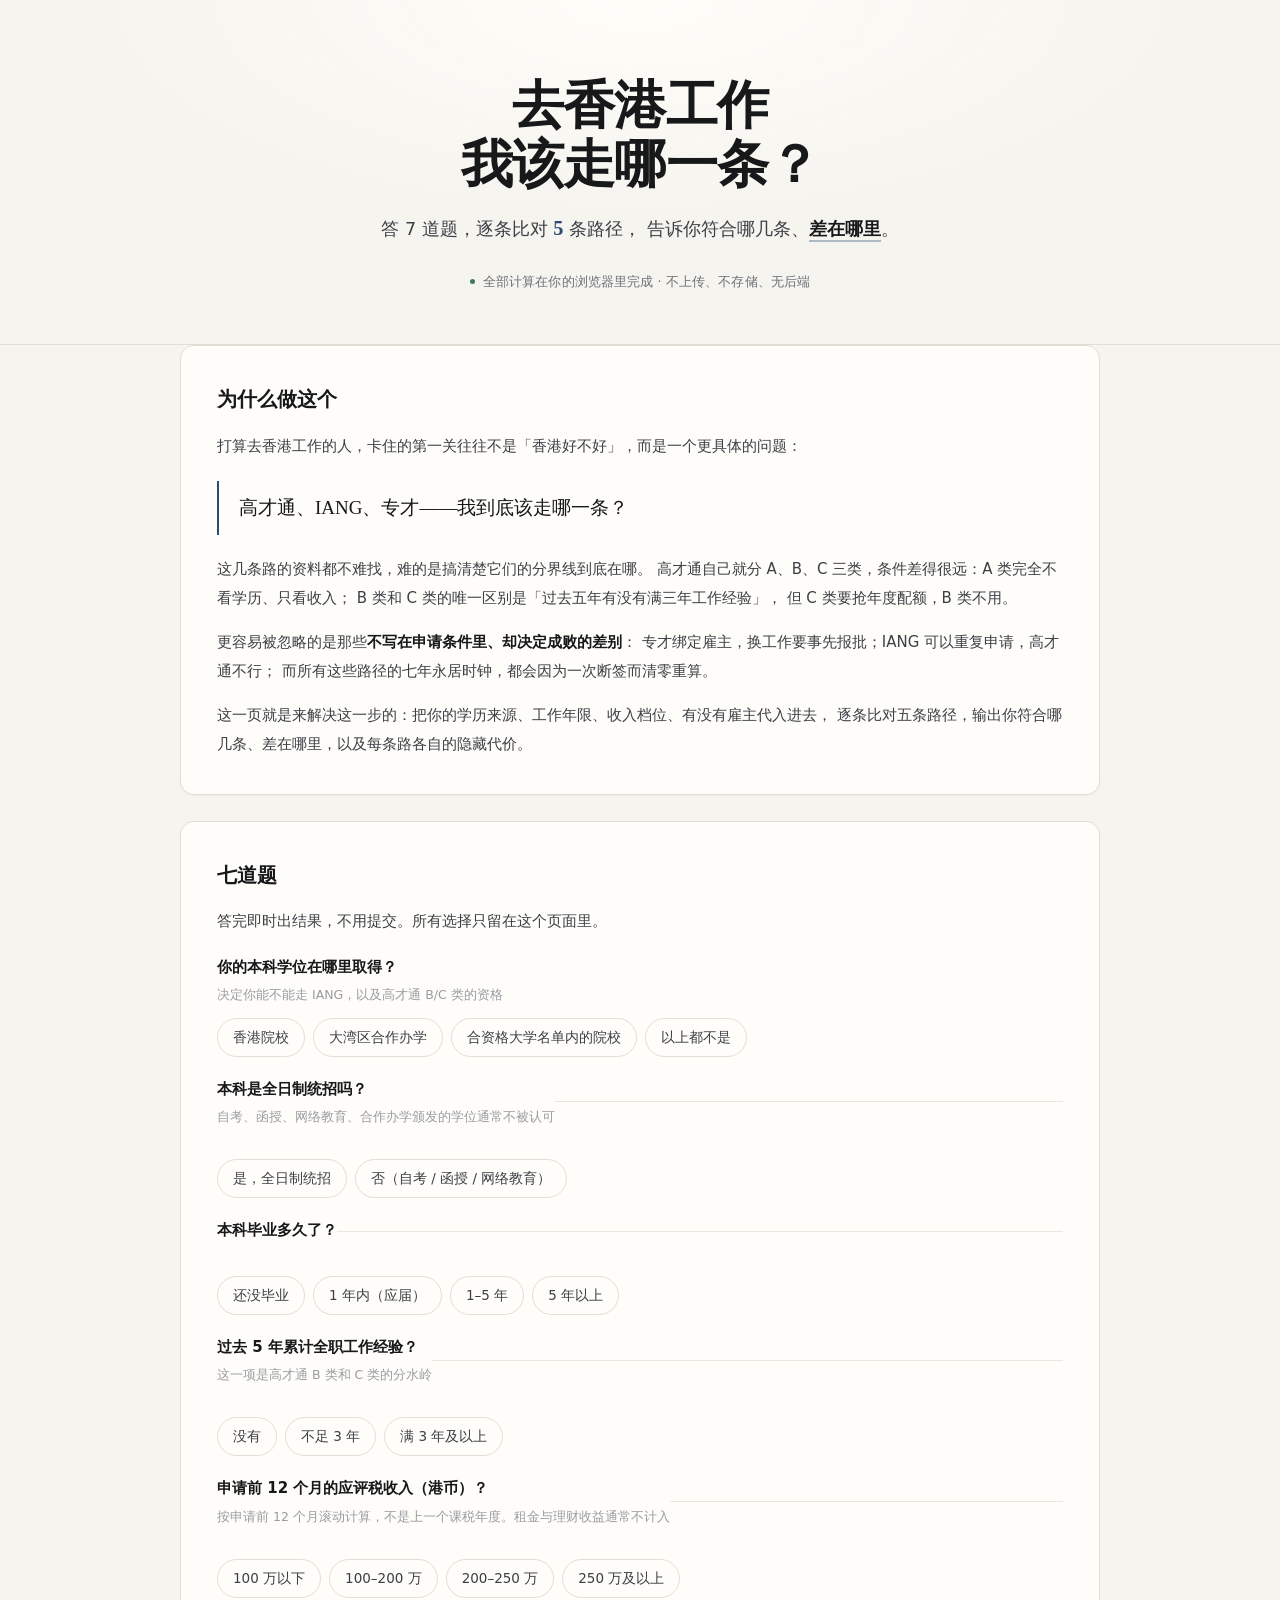
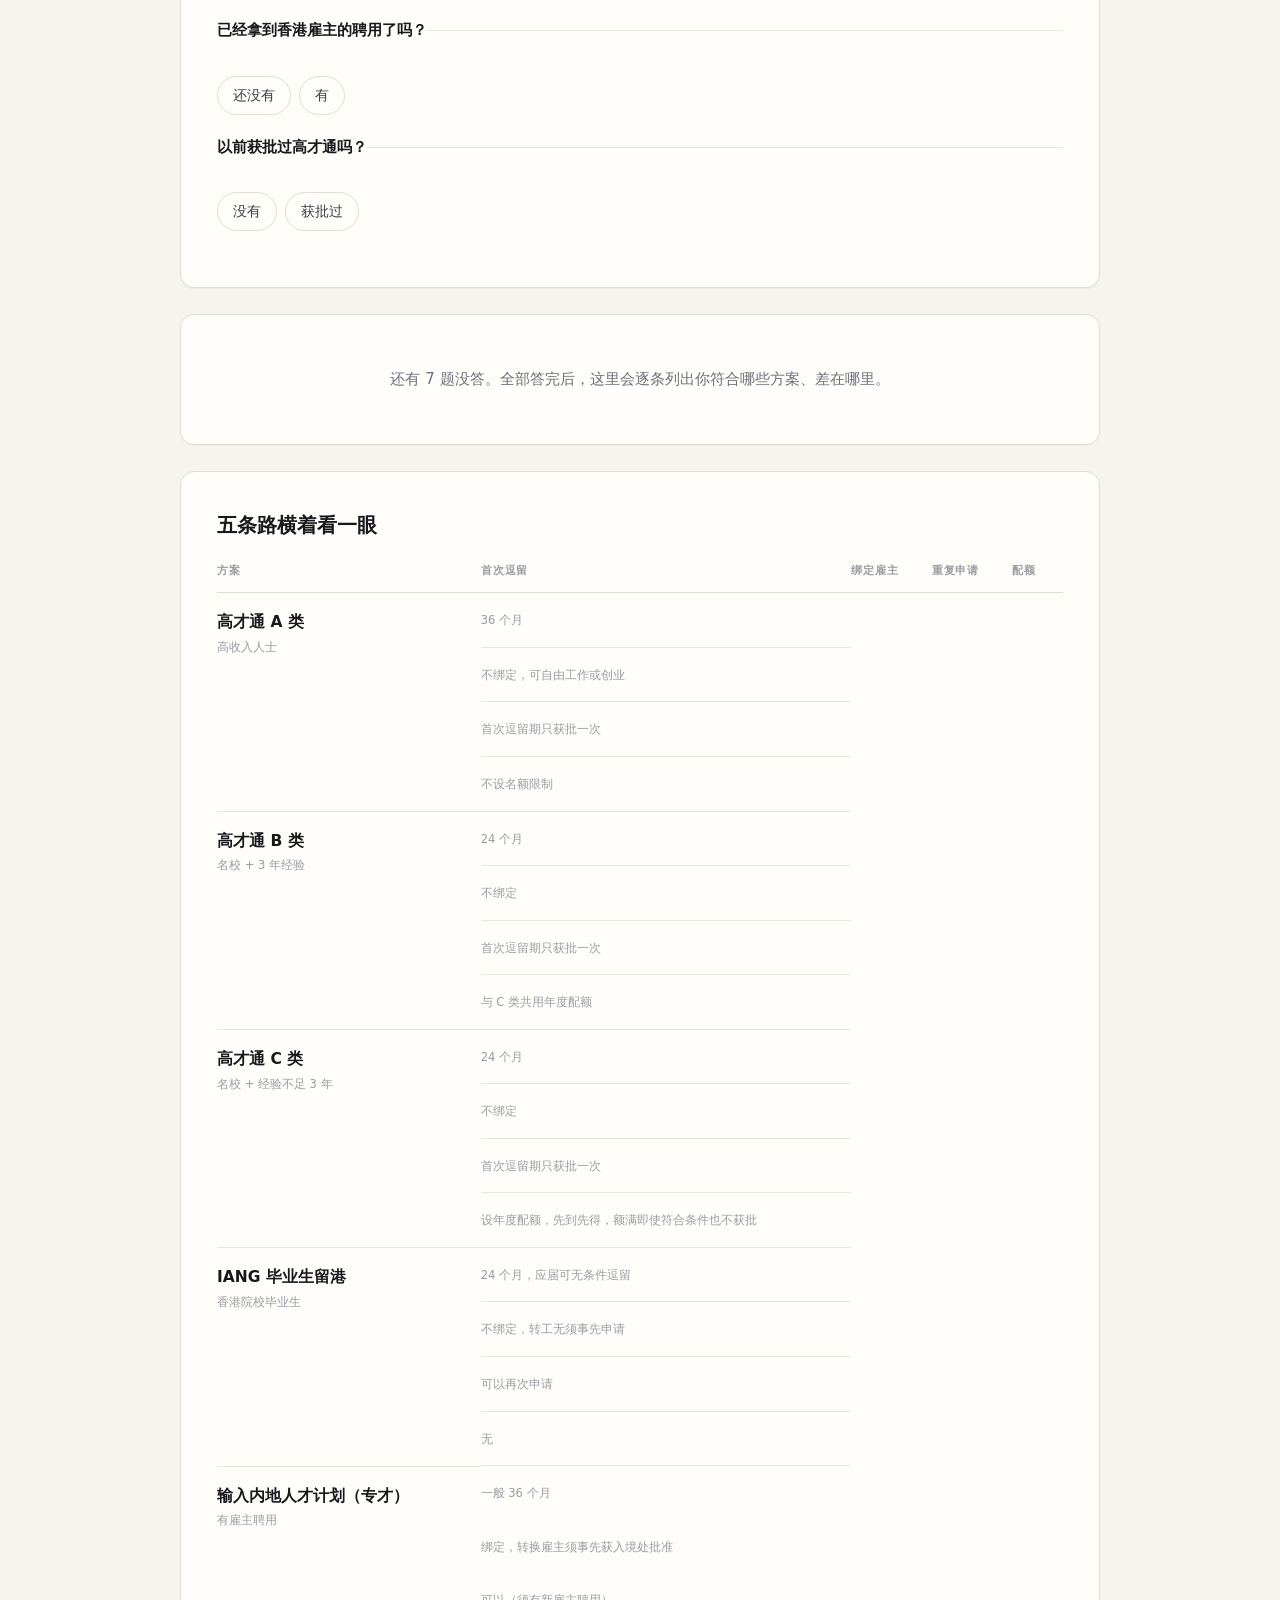
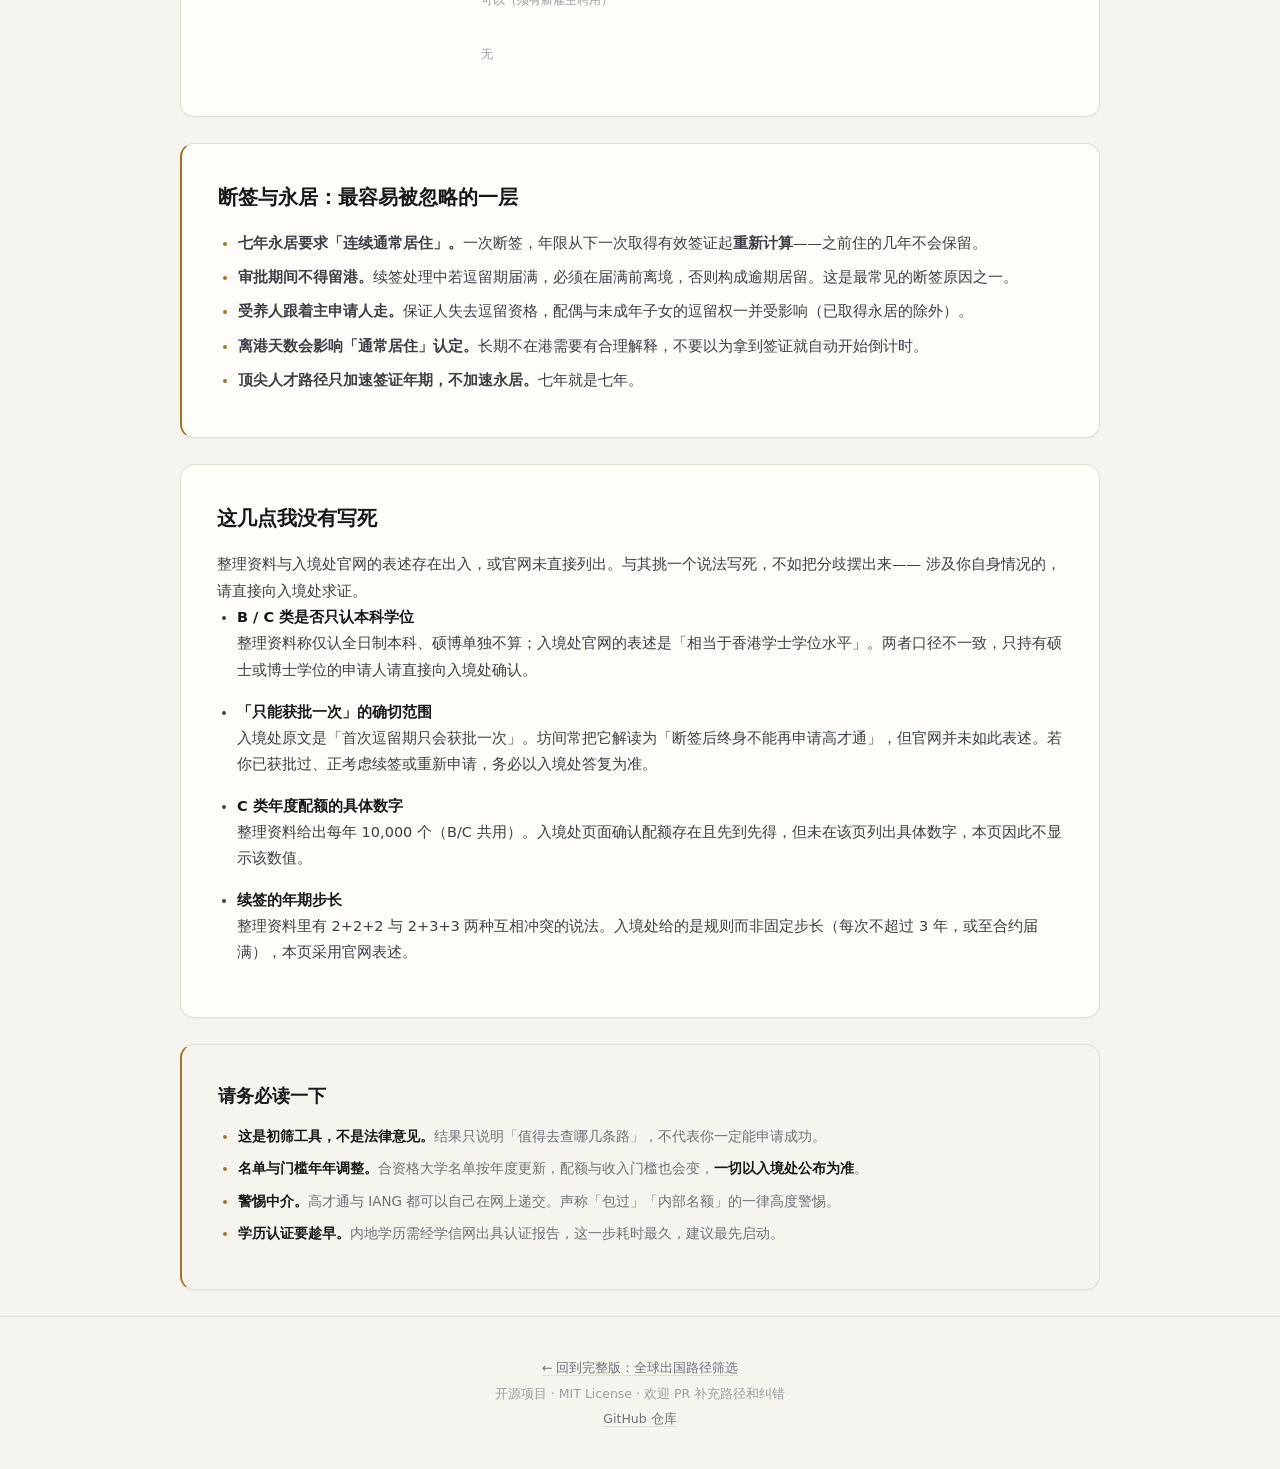
==== hk.html @ 546ee1ba "Add Hong Kong work visa questionnaire page" ====
<!DOCTYPE html>
<html lang="zh-CN">
<head>
<meta charset="utf-8">
<meta name="viewport" content="width=device-width, initial-scale=1">
<title>香港工作签证 · 我该走哪一条？</title>
<meta name="description" content="答 7 道题，逐条比对高才通 A/B/C、IANG、专才五条路径，告诉你符合哪几条、差在哪里。纯静态、开源、不收集任何数据。">
<link rel="stylesheet" href="css/style.css">
</head>
<body>

<header class="hero">
  <div class="wrap">
    <h1>去香港工作<br>我该走哪一条？</h1>
    <p class="lead">
      答 7 道题，逐条比对 <b id="schemeCount">0</b> 条路径，
      告诉你符合哪几条、<strong>差在哪里</strong>。
    </p>
    <p class="privacy">全部计算在你的浏览器里完成 · 不上传、不存储、无后端</p>
  </div>
</header>

<main class="wrap">

  <section class="panel d-block">
    <h2>为什么做这个</h2>
    <div class="prose">
      <p>打算去香港工作的人，卡住的第一关往往不是「香港好不好」，而是一个更具体的问题：</p>
      <blockquote>高才通、IANG、专才——我到底该走哪一条？</blockquote>
      <p>
        这几条路的资料都不难找，难的是搞清楚它们的分界线到底在哪。
        高才通自己就分 A、B、C 三类，条件差得很远：A 类完全不看学历、只看收入；
        B 类和 C 类的唯一区别是「过去五年有没有满三年工作经验」，
        但 C 类要抢年度配额，B 类不用。
      </p>
      <p>
        更容易被忽略的是那些<strong>不写在申请条件里、却决定成败的差别</strong>：
        专才绑定雇主，换工作要事先报批；IANG 可以重复申请，高才通不行；
        而所有这些路径的七年永居时钟，都会因为一次断签而清零重算。
      </p>
      <p>
        这一页就是来解决这一步的：把你的学历来源、工作年限、收入档位、有没有雇主代入进去，
        逐条比对五条路径，输出你符合哪几条、差在哪里，以及每条路各自的隐藏代价。
      </p>
    </div>
  </section>

  <section class="panel d-block">
    <h2>七道题</h2>
    <p class="notes">答完即时出结果，不用提交。所有选择只留在这个页面里。</p>
    <div id="quiz" class="hk-quiz"></div>
  </section>

  <div id="result"></div>

  <section class="panel d-block">
    <h2>五条路横着看一眼</h2>
    <div class="table-scroll">
      <table class="cmp" id="cmp"></table>
    </div>
  </section>

  <section class="panel d-block d-warn">
    <h2>断签与永居：最容易被忽略的一层</h2>
    <ul class="d-list">
      <li><b>七年永居要求「连续通常居住」。</b>一次断签，年限从下一次取得有效签证起<b>重新计算</b>——之前住的几年不会保留。</li>
      <li><b>审批期间不得留港。</b>续签处理中若逗留期届满，必须在届满前离境，否则构成逾期居留。这是最常见的断签原因之一。</li>
      <li><b>受养人跟着主申请人走。</b>保证人失去逗留资格，配偶与未成年子女的逗留权一并受影响（已取得永居的除外）。</li>
      <li><b>离港天数会影响「通常居住」认定。</b>长期不在港需要有合理解释，不要以为拿到签证就自动开始倒计时。</li>
      <li><b>顶尖人才路径只加速签证年期，不加速永居。</b>七年就是七年。</li>
    </ul>
  </section>

  <section class="panel d-block">
    <h2>这几点我没有写死</h2>
    <p class="notes">
      整理资料与入境处官网的表述存在出入，或官网未直接列出。与其挑一个说法写死，不如把分歧摆出来——
      涉及你自身情况的，请直接向入境处求证。
    </p>
    <ul class="d-list hk-uncertain" id="uncertain"></ul>
  </section>

  <section class="panel disclaimer">
    <h2>请务必读一下</h2>
    <ul>
      <li><b>这是初筛工具，不是法律意见。</b>结果只说明「值得去查哪几条路」，不代表你一定能申请成功。</li>
      <li><b>名单与门槛年年调整。</b>合资格大学名单按年度更新，配额与收入门槛也会变，<b>一切以入境处公布为准</b>。</li>
      <li><b>警惕中介。</b>高才通与 IANG 都可以自己在网上递交。声称「包过」「内部名额」的一律高度警惕。</li>
      <li><b>学历认证要趁早。</b>内地学历需经学信网出具认证报告，这一步耗时最久，建议最先启动。</li>
    </ul>
  </section>

</main>

<footer>
  <div class="wrap">
    <p><a href="index.html">← 回到完整版：全球出国路径筛选</a></p>
    <p>开源项目 · MIT License · 欢迎 PR 补充路径和纠错</p>
    <p><a href="https://github.com/RadishXN/run-abroad" target="_blank" rel="noopener noreferrer">GitHub 仓库</a></p>
  </div>
</footer>

<script src="js/data.js"></script>
<script src="js/engine.js"></script>
<script src="js/hk-data.js"></script>
<script src="js/hk.js"></script>
</body>
</html>
---- css/style.css ----
/* ============================================================
   润学导航 · 设计系统
   编辑式排版：暖纸底、衬线标题、墨色正文、发丝分隔线。
   零外部依赖 —— 不引 web font、不引图标库，全部用系统字体与 CSS 绘制。
   ============================================================ */

:root {
  /* 让原生控件（复选框、滚动条、下拉弹层）跟随主题渲染 */
  color-scheme: light;

  /* ── 间距刻度 ── */
  --s1: 4px;   --s2: 8px;   --s3: 12px;  --s4: 16px;
  --s5: 20px;  --s6: 26px;  --s7: 36px;  --s8: 52px;  --s9: 76px;

  --r-sm: 6px; --r-md: 10px; --r-lg: 14px;

  /* ── 字体 ── */
  --sans: -apple-system, BlinkMacSystemFont, "Segoe UI", system-ui,
          "PingFang SC", "Hiragino Sans GB", "Microsoft YaHei", "Noto Sans CJK SC", sans-serif;
  --serif: "Iowan Old Style", "Palatino Linotype", Palatino, Georgia,
           "Songti SC", "Noto Serif CJK SC", "Source Han Serif SC", STSong, serif;

  /* ── 暖纸主题 ── */
  --bg: #f6f4ef;
  --bg-tint: #edeae2;
  --panel: #fffdf9;
  --ink: #17181a;
  --ink-soft: #3c3f45;
  --muted: #6d7078;
  --faint: #9a9ca2;
  --line: #e2ded4;
  --hair: #ebe7de;

  --accent: #2c4a72;
  --accent-ink: #1d3454;
  --accent-wash: #edf1f7;

  --ok: #3d7a5d;     --ok-wash: #eaf3ee;
  --near: #a07526;   --near-wash: #f8f1e2;
  --far: #a4603f;    --far-wash: #f8ede6;
  --no: #8a8b8c;     --no-wash: #efeeeb;

  --shadow-sm: 0 1px 2px rgba(23, 24, 26, .04);
  --shadow-md: 0 1px 3px rgba(23, 24, 26, .05), 0 8px 24px -12px rgba(23, 24, 26, .16);
  --ring: 0 0 0 3px color-mix(in srgb, var(--accent) 18%, transparent);
}

@media (prefers-color-scheme: dark) {
  :root {
    color-scheme: dark;

    --bg: #14141a;
    --bg-tint: #1c1d24;
    --panel: #1b1c22;
    --ink: #eceae4;
    --ink-soft: #c3c2bd;
    --muted: #8d8f96;
    --faint: #6a6c73;
    --line: #2a2b33;
    --hair: #24252c;

    --accent: #8fabd8;
    --accent-ink: #a9c0e6;
    --accent-wash: #1a2130;

    --ok: #5fb98d;     --ok-wash: #14241c;
    --near: #d3a755;   --near-wash: #241f12;
    --far: #c8886a;    --far-wash: #241813;
    --no: #7b7d84;     --no-wash: #1e1f26;

    --shadow-sm: 0 1px 2px rgba(0, 0, 0, .4);
    --shadow-md: 0 8px 28px -14px rgba(0, 0, 0, .8);
  }
}

* { box-sizing: border-box; }
html { scroll-behavior: smooth; }

body {
  margin: 0;
  background: var(--bg);
  color: var(--ink);
  font-family: var(--sans);
  font-size: 16px;
  line-height: 1.7;
  -webkit-font-smoothing: antialiased;
  -moz-osx-font-smoothing: grayscale;
}

.wrap { max-width: 960px; margin: 0 auto; padding: 0 var(--s5); }

::selection { background: color-mix(in srgb, var(--accent) 20%, transparent); }

:focus-visible {
  outline: 2px solid var(--accent);
  outline-offset: 2px;
  border-radius: var(--r-sm);
}

/* ============================================================
   Hero
   ============================================================ */

.hero {
  position: relative;
  overflow: hidden;
  padding: var(--s9) 0 var(--s8);
  text-align: center;
  border-bottom: 1px solid var(--line);
  background:
    radial-gradient(760px 300px at 50% 0%, var(--panel), transparent 72%),
    var(--bg);
}

.hero h1 {
  margin: 0 0 var(--s4);
  font-family: var(--serif);
  font-size: clamp(34px, 5.6vw, 52px);
  font-weight: 600;
  line-height: 1.14;
  letter-spacing: -.015em;
}

.lead {
  margin: 0 auto var(--s5);
  max-width: 33em;
  font-size: clamp(15px, 1.9vw, 17.5px);
  line-height: 1.7;
  color: var(--ink-soft);
}
.lead b {
  font-family: var(--serif);
  font-size: 1.16em;
  font-weight: 600;
  color: var(--accent);
}
.lead strong {
  font-weight: 600;
  color: var(--ink);
  white-space: nowrap;
  border-bottom: 2px solid color-mix(in srgb, var(--accent) 35%, transparent);
  padding-bottom: 1px;
}

.privacy {
  display: inline-flex;
  align-items: center;
  gap: var(--s2);
  margin: 0;
  font-size: 12.5px;
  letter-spacing: .01em;
  color: var(--muted);
}
.privacy::before {
  content: '';
  width: 5px; height: 5px;
  border-radius: 50%;
  background: var(--ok);
}

main { padding: var(--s8) 0 var(--s9); }

/* ============================================================
   面板与表单
   ============================================================ */

.panel {
  background: var(--panel);
  border: 1px solid var(--line);
  border-radius: var(--r-lg);
  padding: var(--s7);
  margin-bottom: var(--s6);
  box-shadow: var(--shadow-sm);
}

.grid {
  display: grid;
  grid-template-columns: repeat(auto-fit, minmax(212px, 1fr));
  gap: var(--s5) var(--s6);
}

.field { display: flex; flex-direction: column; gap: var(--s2); min-width: 0; }
.field[hidden] { display: none; }
.field > span {
  font-size: 12px;
  font-weight: 600;
  letter-spacing: .06em;
  text-transform: uppercase;
  color: var(--muted);
}
.field small { font-size: 11.5px; line-height: 1.55; color: var(--faint); }

input[type="number"], select {
  width: 100%;
  padding: 10px 0;
  font: inherit;
  font-size: 15.5px;
  color: var(--ink);
  background: transparent;
  border: 0;
  border-bottom: 1px solid var(--line);
  border-radius: 0;
  transition: border-color .18s, box-shadow .18s;
  appearance: none;
}

input[type="number"]::placeholder { color: var(--faint); }

/* ── 自绘下拉框 ──────────────────────────────
   原生 select 保留在 DOM 里但透明覆盖在原位：仍可聚焦、
   仍参与表单校验，只是视觉上由下面的按钮接管。 */

.sel { position: relative; }

.sel > select {
  position: absolute;
  inset: 0;
  width: 100%;
  height: 100%;
  opacity: 0;
  pointer-events: none;   /* 交互全部交给自绘按钮 */
}

.sel-btn {
  width: 100%;
  padding: 10px var(--s6) 10px 0;
  font: inherit;
  font-size: 15.5px;
  text-align: left;
  color: var(--ink);
  background: transparent;
  border: 0;
  border-bottom: 1px solid var(--line);
  border-radius: 0;
  cursor: pointer;
  transition: border-color .18s, box-shadow .18s;
}
.sel-btn.is-placeholder { color: var(--faint); }
.sel-btn:hover { border-bottom-color: var(--muted); }
.sel-btn:focus-visible {
  outline: none;
  border-bottom-color: var(--accent);
  box-shadow: 0 1px 0 0 var(--accent);
}

/* 箭头 */
.sel-btn::after {
  content: '';
  position: absolute;
  right: 4px;
  top: 50%;
  width: 7px; height: 7px;
  margin-top: -5px;
  border-right: 1.5px solid var(--faint);
  border-bottom: 1.5px solid var(--faint);
  transform: rotate(45deg);
  transition: transform .18s;
  pointer-events: none;
}
.sel-btn[aria-expanded="true"]::after { transform: rotate(-135deg); margin-top: -2px; }

.sel.is-invalid .sel-btn { border-bottom-color: var(--far); }

.sel-list {
  position: absolute;
  z-index: 40;
  top: calc(100% + 6px);
  left: 0; right: 0;
  max-height: 264px;
  overflow-y: auto;
  padding: var(--s1);
  background: var(--panel);
  border: 1px solid var(--line);
  border-radius: var(--r-md);
  box-shadow: var(--shadow-md);
  animation: drop .14s ease-out;
}
@keyframes drop {
  from { opacity: 0; transform: translateY(-4px); }
  to   { opacity: 1; transform: none; }
}

.sel-opt {
  padding: 9px var(--s3);
  font-size: 14.5px;
  color: var(--ink-soft);
  border-radius: var(--r-sm);
  cursor: pointer;
  white-space: normal;
}
.sel-opt:hover, .sel-opt.is-active { background: var(--bg-tint); color: var(--ink); }
.sel-opt.is-chosen {
  color: var(--accent);
  font-weight: 600;
}
.sel-opt.is-chosen::after {
  content: '✓';
  float: right;
  font-weight: 400;
}

input[type="number"]:hover, select:hover { border-bottom-color: var(--muted); }
input[type="number"]:focus, select:focus {
  outline: none;
  border-bottom-color: var(--accent);
  box-shadow: 0 1px 0 0 var(--accent);
}

input[type="checkbox"] { accent-color: var(--accent); cursor: pointer; }

.field.checkbox {
  flex-direction: row;
  align-items: center;
  gap: var(--s3);
  align-self: end;
  padding: 10px 0;
  border-bottom: 1px solid transparent;
  cursor: pointer;
}
.field.checkbox input { width: 16px; height: 16px; margin: 0; flex: none; }
.field.checkbox span {
  font-size: 13.5px;
  font-weight: 500;
  letter-spacing: 0;
  text-transform: none;
  color: var(--ink);
}

fieldset {
  border: 0;
  border-top: 1px solid var(--hair);
  margin: var(--s7) 0 0;
  padding: var(--s6) 0 0;
}
legend {
  padding: 0;
  font-size: 12px;
  font-weight: 600;
  letter-spacing: .06em;
  text-transform: uppercase;
  color: var(--muted);
}
legend em {
  font-style: normal;
  font-weight: 400;
  letter-spacing: 0;
  text-transform: none;
  color: var(--faint);
  margin-left: var(--s2);
  font-size: 12px;
}

.chips { display: flex; flex-wrap: wrap; gap: var(--s2); margin-top: var(--s4); }
.chip { cursor: pointer; }
.chip input { position: absolute; opacity: 0; width: 0; height: 0; }
.chip span {
  display: inline-block;
  padding: 7px 15px;
  font-size: 13.5px;
  color: var(--ink-soft);
  background: transparent;
  border: 1px solid var(--line);
  border-radius: 999px;
  transition: all .16s;
  user-select: none;
}
.chip:hover span { border-color: var(--muted); color: var(--ink); }
.chip input:checked + span {
  background: var(--accent);
  border-color: var(--accent);
  color: #fff;
}
.chip input:focus-visible + span { box-shadow: var(--ring); }

/* ── 按钮 ── */

button { font: inherit; cursor: pointer; transition: all .16s; }

.primary {
  width: 100%;
  margin-top: var(--s7);
  padding: 15px;
  font-family: var(--serif);
  font-size: 17px;
  font-weight: 600;
  letter-spacing: .02em;
  color: var(--panel);
  background: var(--ink);
  border: 0;
  border-radius: var(--r-md);
}
.primary:hover { background: var(--accent-ink); }
.primary:active { transform: translateY(1px); }

.ghost {
  padding: 8px 16px;
  font-size: 13px;
  color: var(--muted);
  background: transparent;
  border: 1px solid var(--line);
  border-radius: 999px;
  margin: 0;
}
.ghost:hover { color: var(--ink); border-color: var(--muted); }

/* ============================================================
   结果摘要
   ============================================================ */

.stats {
  display: grid;
  grid-template-columns: repeat(auto-fit, minmax(128px, 1fr));
  gap: var(--s5);
}
.stat { position: relative; text-align: center; padding: 0 var(--s3); }
.stat + .stat::before {
  content: '';
  position: absolute;
  left: 0; top: 10%;
  height: 80%;
  border-left: 1px solid var(--hair);
}
.stat b {
  display: block;
  font-family: var(--serif);
  font-size: clamp(34px, 5vw, 46px);
  font-weight: 600;
  line-height: 1;
  letter-spacing: -.02em;
  font-variant-numeric: lining-nums tabular-nums;
  color: var(--accent);
}
.stat span {
  display: block;
  margin-top: var(--s2);
  font-size: 12px;
  letter-spacing: .02em;
  color: var(--muted);
}

.bottleneck {
  margin-top: var(--s6);
  padding-top: var(--s6);
  border-top: 1px solid var(--hair);
}
.bottleneck h3 {
  margin: 0 0 var(--s3);
  font-size: 12px;
  font-weight: 600;
  letter-spacing: .06em;
  text-transform: uppercase;
  color: var(--muted);
}
.bottleneck ol { margin: 0; padding: 0; list-style: none; counter-reset: neck; }
.bottleneck li {
  counter-increment: neck;
  display: flex;
  align-items: baseline;
  gap: var(--s3);
  padding: var(--s3) 0;
  font-size: 15px;
}
.bottleneck li + li { border-top: 1px solid var(--hair); }
.bottleneck li::before {
  content: counter(neck, decimal-leading-zero);
  flex: none;
  font-family: var(--serif);
  font-size: 13px;
  font-weight: 600;
  color: var(--accent);
  opacity: .55;
}
.bottleneck em {
  margin-left: auto;
  font-style: normal;
  font-size: 12px;
  color: var(--faint);
  white-space: nowrap;
}

/* ============================================================
   筛选栏
   ============================================================ */

/* 「我不想…」是排除项，选中时用警示色，和其他正向选择区分开 */
#excludes .chip input:checked + span {
  background: var(--far);
  border-color: var(--far);
}

.filterbar {
  margin-bottom: var(--s7);
  display: flex;
  align-items: center;
  gap: var(--s3);
  flex-wrap: wrap;
}
.switch {
  display: inline-flex;
  align-items: center;
  gap: var(--s2);
  cursor: pointer;
  font-size: 13px;
  font-weight: 500;
  padding: 8px 16px;
  color: var(--ink-soft);
  border: 1px solid var(--line);
  border-radius: 999px;
  transition: all .16s;
  user-select: none;
}
.switch:hover { border-color: var(--muted); }
.switch input { width: 15px; height: 15px; margin: 0; }
.switch:has(input:checked) { border-color: var(--accent); color: var(--accent); }

.filter-note { flex: 1; min-width: 170px; font-size: 12.5px; color: var(--faint); }

.empty {
  text-align: center;
  color: var(--muted);
  font-size: 15px;
  padding: var(--s8) var(--s6);
}

/* ============================================================
   分组与卡片
   ============================================================ */

.group { margin-bottom: var(--s9); }

.group > header {
  display: flex;
  align-items: baseline;
  flex-wrap: wrap;
  gap: var(--s2) var(--s4);
  margin-bottom: var(--s6);
  padding-bottom: var(--s3);
  border-bottom: 1px solid var(--line);
}
.group h2 {
  margin: 0;
  font-family: var(--serif);
  font-size: 25px;
  font-weight: 600;
  letter-spacing: -.01em;
  display: inline-flex;
  align-items: baseline;
  gap: var(--s3);
}
.group > header p { margin: 0; flex: 1; min-width: 190px; font-size: 12.5px; color: var(--faint); }

.count {
  font-family: var(--sans);
  font-size: 11px;
  font-weight: 600;
  letter-spacing: .04em;
  padding: 2px 9px;
  border-radius: 999px;
  border: 1px solid currentColor;
}

.group.ok   h2, .group.ok   .count { color: var(--ok); }
.group.near h2, .group.near .count { color: var(--near); }
.group.far  h2, .group.far  .count { color: var(--far); }
.group.no   h2, .group.no   .count { color: var(--no); }

.cards { display: grid; gap: var(--s5); }

.card {
  position: relative;
  background: var(--panel);
  border: 1px solid var(--line);
  border-radius: var(--r-lg);
  padding: var(--s7);
  box-shadow: var(--shadow-sm);
  transition: box-shadow .2s, transform .2s;
  animation: rise .4s cubic-bezier(.22, .8, .3, 1) backwards;
  animation-delay: calc(var(--i, 0) * 32ms);
}
.card:hover { transform: translateY(-2px); box-shadow: var(--shadow-md); }

/* 状态用顶部一道细色条表达，比整条左边框更含蓄 */
.card::before {
  content: '';
  position: absolute;
  left: var(--s7); right: var(--s7); top: 0;
  height: 2px;
  border-radius: 0 0 2px 2px;
  background: currentColor;
  opacity: .85;
}
.group.ok   .card { color: var(--ok); }
.group.near .card { color: var(--near); }
.group.far  .card { color: var(--far); }
.group.no   .card { color: var(--no); opacity: .68; }
.group.no   .card:hover { opacity: 1; }

@keyframes rise {
  from { opacity: 0; transform: translateY(10px); }
  to   { opacity: 1; transform: none; }
}

.card-top {
  display: flex;
  justify-content: space-between;
  align-items: flex-start;
  gap: var(--s4);
  flex-wrap: wrap;
}
.title { display: flex; gap: var(--s4); align-items: baseline; min-width: 0; }

.flag { flex: none; font-size: 26px; line-height: 1; }

/* Windows 无旗帜字体时的降级：设计过的国家代码块 */
.flag-code {
  display: inline-grid;
  place-items: center;
  width: 34px; height: 24px;
  font-family: var(--sans);
  font-size: 11.5px;
  font-weight: 700;
  letter-spacing: .06em;
  color: var(--muted);
  background: var(--bg-tint);
  border: 1px solid var(--line);
  border-radius: 4px;
  cursor: default;
}

.card h3 {
  margin: 0;
  font-family: var(--serif);
  font-size: 20px;
  font-weight: 600;
  letter-spacing: -.005em;
  color: var(--ink);
}
.sub {
  margin: 3px 0 0;
  font-size: 12px;
  letter-spacing: .01em;
  color: var(--faint);
}

.badges { display: flex; gap: var(--s2); flex-wrap: wrap; align-items: center; }
.badge {
  font-size: 11px;
  font-weight: 500;
  letter-spacing: .03em;
  padding: 3px 10px;
  border-radius: 999px;
  border: 1px solid var(--hair);
  color: var(--muted);
  white-space: nowrap;
}
.badge.diff { letter-spacing: 1.6px; font-size: 9.5px; border-color: transparent; }
.badge.match {
  color: var(--ok);
  border-color: color-mix(in srgb, var(--ok) 35%, transparent);
  background: var(--ok-wash);
  font-weight: 600;
}

.facts {
  display: grid;
  grid-template-columns: repeat(auto-fit, minmax(160px, 1fr));
  gap: var(--s4) var(--s6);
  margin: var(--s6) 0;
  padding: var(--s6) 0;
  border-top: 1px solid var(--hair);
  border-bottom: 1px solid var(--hair);
}
.facts dt {
  font-size: 10.5px;
  font-weight: 600;
  letter-spacing: .09em;
  color: var(--faint);
  text-transform: uppercase;
}
.facts dd {
  margin: var(--s2) 0 0;
  font-size: 13.5px;
  line-height: 1.6;
  color: var(--ink-soft);
}

.notes {
  margin: 0;
  font-size: 14.5px;
  line-height: 1.85;
  color: var(--ink-soft);
}
.notes strong { font-weight: 600; color: var(--ink); }

.gaps {
  margin-top: var(--s6);
  padding: var(--s4) var(--s5);
  background: var(--bg-tint);
  border-radius: var(--r-md);
  font-size: 13.5px;
}
.gaps b {
  font-size: 10.5px;
  font-weight: 600;
  letter-spacing: .09em;
  color: var(--muted);
  text-transform: uppercase;
}
.gaps ul { margin: var(--s2) 0 0; padding: 0; list-style: none; }
.gaps li { display: flex; gap: var(--s3); padding: 3px 0; line-height: 1.65; color: var(--ink-soft); }
.gaps li::before { flex: none; font-size: 11px; line-height: 1.9; }
.gaps li.hard { color: var(--muted); }
.gaps li.hard::before { content: '✕'; color: var(--far); }
.gaps li.soft::before { content: '△'; color: var(--near); }
.gaps li strong { font-weight: 600; color: var(--ink); }

.gaps.none {
  display: flex;
  align-items: center;
  gap: var(--s2);
  background: var(--ok-wash);
  color: var(--ok);
  font-weight: 500;
}

.official {
  display: inline-flex;
  align-items: center;
  gap: var(--s1);
  margin-top: var(--s6);
  font-size: 13.5px;
  font-weight: 500;
  color: var(--accent);
  text-decoration: none;
  border-bottom: 1px solid color-mix(in srgb, var(--accent) 30%, transparent);
  padding-bottom: 1px;
}
.official:hover { gap: var(--s2); border-bottom-color: var(--accent); }

/* ============================================================
   免责声明与页脚
   ============================================================ */

.disclaimer {
  background: transparent;
  border: 1px solid var(--line);
  border-left: 2px solid var(--near);
}
.disclaimer h2 {
  margin: 0 0 var(--s3);
  font-family: var(--serif);
  font-size: 18px;
  font-weight: 600;
}
.disclaimer ul {
  margin: 0;
  padding-left: var(--s5);
  font-size: 13.5px;
  line-height: 1.8;
  color: var(--muted);
}
.disclaimer li { margin-bottom: var(--s2); }
.disclaimer li::marker { color: var(--near); }
.disclaimer b { color: var(--ink); font-weight: 600; }

footer {
  border-top: 1px solid var(--line);
  padding: var(--s7) 0;
  text-align: center;
  font-size: 12.5px;
  color: var(--faint);
}
footer p { margin: var(--s1) 0; }
footer a { color: var(--muted); text-decoration: none; border-bottom: 1px solid var(--line); }
footer a:hover { color: var(--accent); border-bottom-color: var(--accent); }

/* ============================================================
   详情页
   ============================================================ */

.detail-head {
  padding: var(--s7) 0 var(--s6);
  border-bottom: 1px solid var(--line);
  background: linear-gradient(180deg, var(--panel), var(--bg));
}
.back {
  display: inline-block;
  margin-bottom: var(--s5);
  font-size: 13.5px;
  color: var(--muted);
  text-decoration: none;
}
.back:hover { color: var(--accent); }

.d-title { display: flex; gap: var(--s5); align-items: center; }
.d-flag { font-size: 40px; line-height: 1; flex: none; }
.d-country {
  margin: 0 0 var(--s1);
  font-size: 12.5px;
  letter-spacing: .04em;
  color: var(--faint);
}
.detail-head h1 {
  margin: 0;
  font-family: var(--serif);
  font-size: clamp(26px, 4.4vw, 38px);
  font-weight: 600;
  letter-spacing: -.015em;
  line-height: 1.2;
}
.d-badges { margin-top: var(--s5); }

.d-block h2 {
  margin: 0 0 var(--s4);
  font-family: var(--serif);
  font-size: 20px;
  font-weight: 600;
}
.d-facts { margin-top: var(--s6); margin-bottom: 0; border-bottom: 0; padding-bottom: 0; }

.d-req { width: 100%; border-collapse: collapse; font-size: 14.5px; }
.d-req tr + tr th, .d-req tr + tr td { border-top: 1px solid var(--hair); }
.d-req th {
  width: 122px;
  padding: var(--s3) var(--s4) var(--s3) 0;
  text-align: left;
  font-size: 12px;
  font-weight: 600;
  letter-spacing: .04em;
  color: var(--muted);
  vertical-align: top;
  white-space: nowrap;
}
.d-req td { padding: var(--s3) 0; color: var(--ink-soft); }

.d-steps { margin: 0; padding: 0; list-style: none; counter-reset: step; }
.d-steps li {
  counter-increment: step;
  position: relative;
  padding: 0 0 var(--s5) var(--s8);
  font-size: 14.5px;
  line-height: 1.8;
  color: var(--ink-soft);
}
.d-steps li::before {
  content: counter(step, decimal-leading-zero);
  position: absolute;
  left: 0; top: 0;
  font-family: var(--serif);
  font-size: 14px;
  font-weight: 600;
  color: var(--accent);
  opacity: .6;
}
/* 竖线把步骤串起来，最后一条不画 */
.d-steps li::after {
  content: '';
  position: absolute;
  left: 9px; top: 24px; bottom: 4px;
  border-left: 1px solid var(--hair);
}
.d-steps li:last-child { padding-bottom: 0; }
.d-steps li:last-child::after { display: none; }

.d-list { margin: 0; padding-left: var(--s5); font-size: 14.5px; line-height: 1.8; color: var(--ink-soft); }
.d-list li { margin-bottom: var(--s2); }
.d-warn { border-left: 2px solid var(--near); }
.d-warn li::marker { color: var(--near); }

.d-links { margin: 0; padding: 0; list-style: none; }
.d-links li { padding: var(--s2) 0; }
.d-links li + li { border-top: 1px solid var(--hair); }
.d-links a { font-size: 14.5px; color: var(--accent); text-decoration: none; }
.d-links a:hover { text-decoration: underline; text-underline-offset: 3px; }

.d-todo { border-left: 2px solid var(--line); }
.d-todo h2 { color: var(--muted); }

.card-links { display: flex; align-items: center; gap: var(--s5); flex-wrap: wrap; }
.official.secondary { color: var(--muted); border-bottom-color: var(--line); }
.official.secondary:hover { color: var(--ink); }

/* ============================================================
   数字游民专页
   ============================================================ */

.prose p { margin: 0 0 var(--s4); font-size: 15px; line-height: 1.9; color: var(--ink-soft); }
.prose p:last-child { margin-bottom: 0; }
.prose strong { font-weight: 600; color: var(--ink); }
.prose em { font-style: italic; color: var(--ink); }
.prose blockquote {
  margin: var(--s5) 0;
  padding: var(--s3) 0 var(--s3) var(--s5);
  border-left: 2px solid var(--accent);
  font-family: var(--serif);
  font-size: 19px;
  line-height: 1.6;
  color: var(--ink);
}

.btn-link {
  display: block;
  width: 100%;
  margin-top: var(--s7);
  padding: 15px;
  text-align: center;
  text-decoration: none;
  font-family: var(--serif);
  font-size: 17px;
  font-weight: 600;
  color: var(--panel);
  background: var(--ink);
  border-radius: var(--r-md);
  transition: background .16s;
}
.btn-link:hover { background: var(--accent-ink); }

/* 宽表格自己横向滚动，页面本身不出现横向滚动条 */
.table-scroll {
  overflow-x: auto;
  margin-top: var(--s5);
  -webkit-overflow-scrolling: touch;
}

.cmp { width: 100%; border-collapse: collapse; font-size: 14px; min-width: 620px; }
.cmp th {
  padding: 0 var(--s4) var(--s3) 0;
  text-align: left;
  font-size: 10.5px;
  font-weight: 600;
  letter-spacing: .09em;
  text-transform: uppercase;
  color: var(--faint);
  border-bottom: 1px solid var(--line);
  white-space: nowrap;
}
.cmp td {
  padding: var(--s4) var(--s4) var(--s4) 0;
  border-bottom: 1px solid var(--hair);
  vertical-align: top;
  color: var(--ink-soft);
}
.cmp tr:last-child td { border-bottom: 0; }
.cmp b { font-size: 15.5px; font-weight: 600; color: var(--ink); font-variant-numeric: tabular-nums; }
.cmp .unit { font-size: 11.5px; font-weight: 400; color: var(--faint); margin-left: 1px; }
.cmp .sub2 { display: block; margin-top: 2px; font-size: 11.5px; color: var(--faint); }
.cmp .flag-note { font-style: normal; color: var(--near); }
.cmp .c-flag { margin-right: var(--s2); }
.cmp a { color: var(--ink); text-decoration: none; font-weight: 600; border-bottom: 1px solid var(--line); }
.cmp a:hover { color: var(--accent); border-bottom-color: var(--accent); }
.cmp .diff { letter-spacing: 1.5px; font-size: 10px; white-space: nowrap; }

.pr-tag {
  display: inline-block;
  padding: 2px 9px;
  border-radius: 999px;
  font-size: 11.5px;
  font-weight: 600;
  white-space: nowrap;
}
.pr-tag.yes { color: var(--ok); background: var(--ok-wash); }
.pr-tag.no { color: var(--muted); background: var(--bg-tint); }

/* ============================================================
   响应式与无障碍
   ============================================================ */

@media (max-width: 620px) {
  .wrap { padding: 0 var(--s4); }
  .hero { padding: var(--s8) 0 var(--s7); }
  .panel, .card { padding: var(--s5); }
  .card::before { left: var(--s5); right: var(--s5); }
  .facts { grid-template-columns: repeat(auto-fit, minmax(128px, 1fr)); }
  .stat + .stat::before { display: none; }
  .bottleneck li { flex-wrap: wrap; }
  .bottleneck em { margin-left: 0; width: 100%; }
}

@media (prefers-reduced-motion: reduce) {
  html { scroll-behavior: auto; }
  *, *::before, *::after {
    animation-duration: .01ms !important;
    animation-iteration-count: 1 !important;
    transition-duration: .01ms !important;
  }
  .card:hover, .primary:active { transform: none; }
}

.hero-alt { display: flex; gap: var(--s5); justify-content: center; flex-wrap: wrap; margin: var(--s4) 0 0; font-size: 13.5px; }
.hero-alt a {
  color: var(--accent);
  text-decoration: none;
  border-bottom: 1px solid color-mix(in srgb, var(--accent) 30%, transparent);
  padding-bottom: 1px;
}
.hero-alt a:hover { border-bottom-color: var(--accent); }

/* ============================================================
   香港专题页
   ============================================================ */

.hk-quiz { margin-top: var(--s5); }
.hk-q { border-top: 1px solid var(--hair); margin: 0; padding: var(--s5) 0 0; }
.hk-q:first-child { border-top: 0; padding-top: 0; }
.hk-q legend { font-size: 15px; font-weight: 600; letter-spacing: 0; text-transform: none; color: var(--ink); }
.hk-q legend em {
  display: block;
  margin: var(--s1) 0 0;
  font-style: normal;
  font-size: 12.5px;
  color: var(--faint);
}
.hk-q .chips { margin-top: var(--s3); margin-bottom: var(--s5); }
.hk-q .chip input { position: absolute; opacity: 0; width: 0; height: 0; }

.hk-summary .hk-none {
  margin: var(--s5) 0 0;
  padding-top: var(--s5);
  border-top: 1px solid var(--hair);
  font-size: 14px;
}

.hk-card { border-left: 3px solid var(--line); }
.hk-card.ok { border-left-color: var(--ok); }
.hk-card.near { border-left-color: var(--near); }
.hk-card.no { border-left-color: var(--no); opacity: .72; }
.hk-card.no:hover { opacity: 1; }

.hk-card-top {
  display: flex;
  justify-content: space-between;
  align-items: flex-start;
  gap: var(--s4);
  flex-wrap: wrap;
}
.hk-card h3 {
  margin: 0;
  font-family: var(--serif);
  font-size: 20px;
  font-weight: 600;
  display: flex;
  align-items: baseline;
  gap: var(--s3);
  flex-wrap: wrap;
}
.hk-tag {
  font-family: var(--sans);
  font-size: 11.5px;
  font-weight: 500;
  color: var(--muted);
  padding: 2px 9px;
  border: 1px solid var(--hair);
  border-radius: 999px;
}
.hk-status {
  flex: none;
  font-size: 12px;
  font-weight: 600;
  padding: 4px 12px;
  border-radius: 999px;
}
.hk-status.ok { color: var(--ok); background: var(--ok-wash); }
.hk-status.near { color: var(--near); background: var(--near-wash); }
.hk-status.no { color: var(--muted); background: var(--bg-tint); }

.hk-notes { margin-top: var(--s5); font-size: 14px; line-height: 1.8; }
.hk-notes li { margin-bottom: var(--s2); }
.hk-notes li::marker { color: var(--accent); }

.hk-verified { margin-left: var(--s4); font-size: 11.5px; color: var(--faint); }

.hk-uncertain li { margin-bottom: var(--s4); }
.hk-uncertain b { color: var(--ink); }
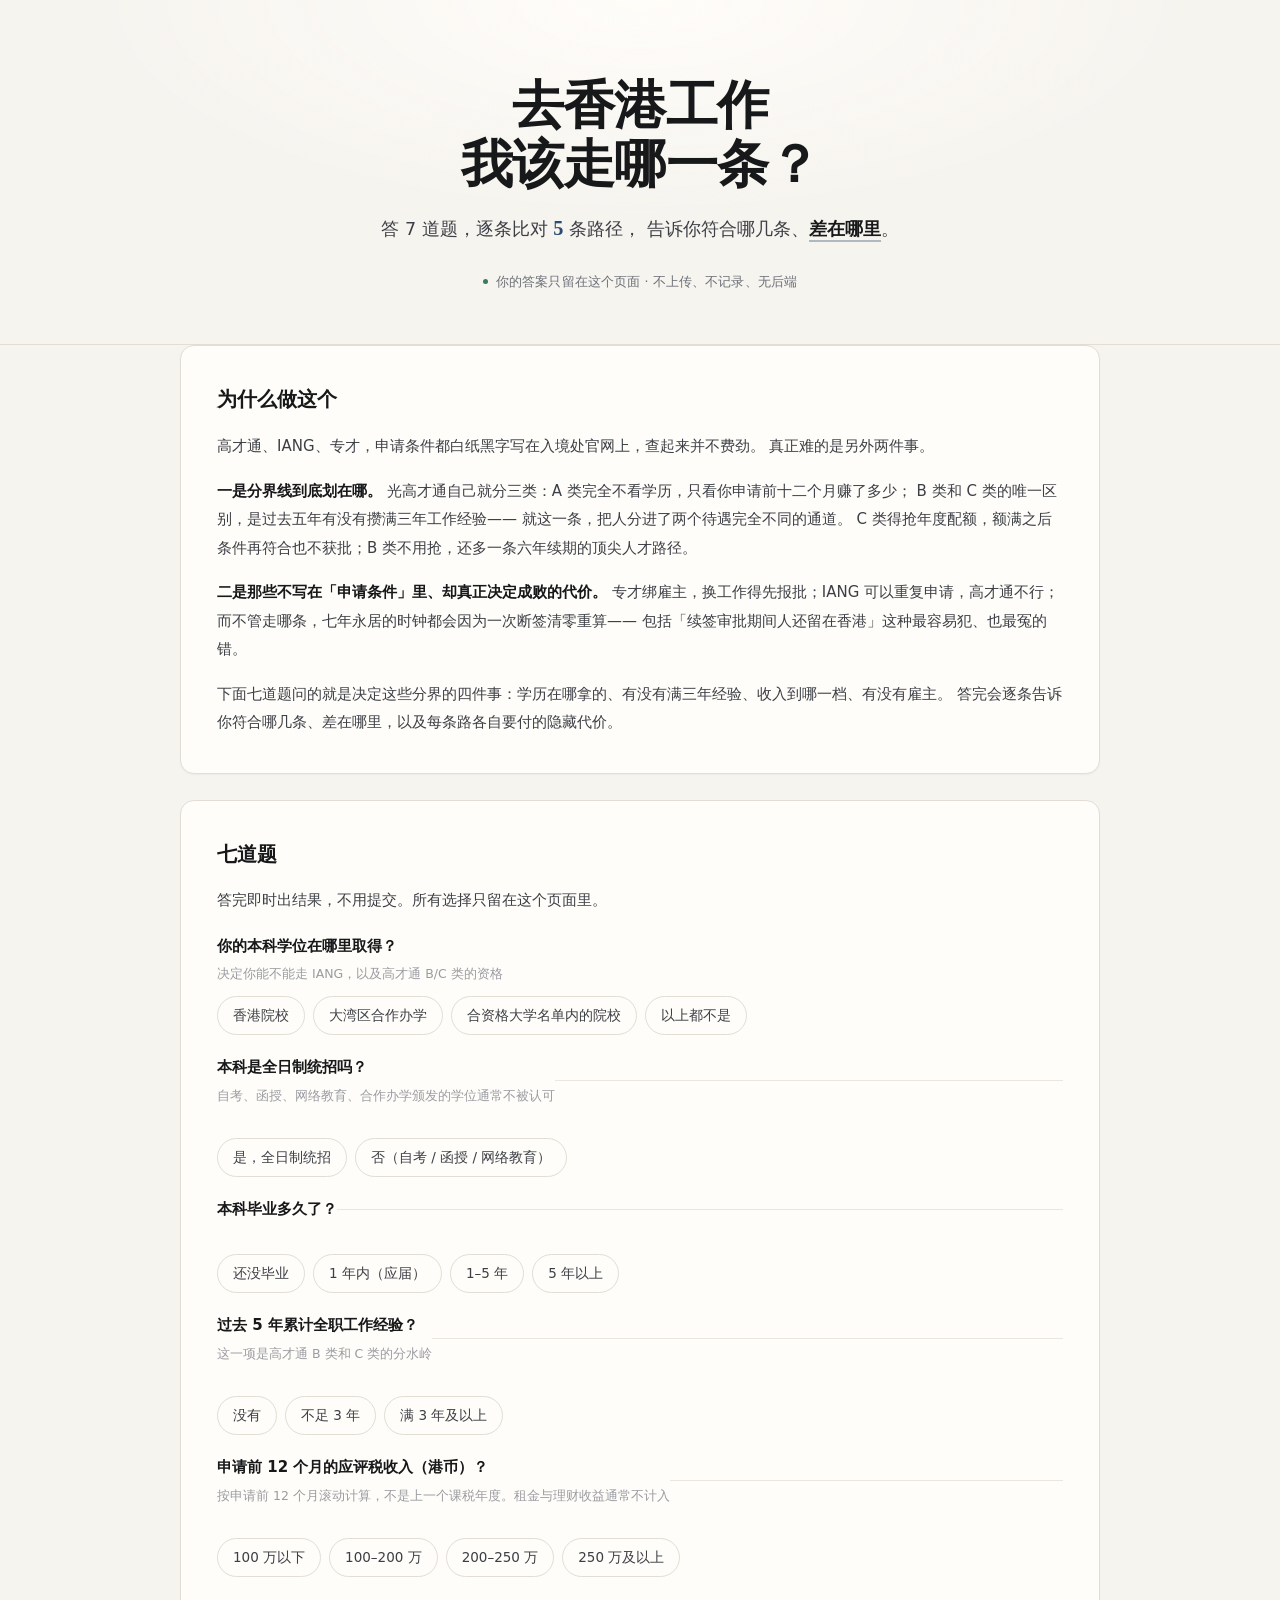
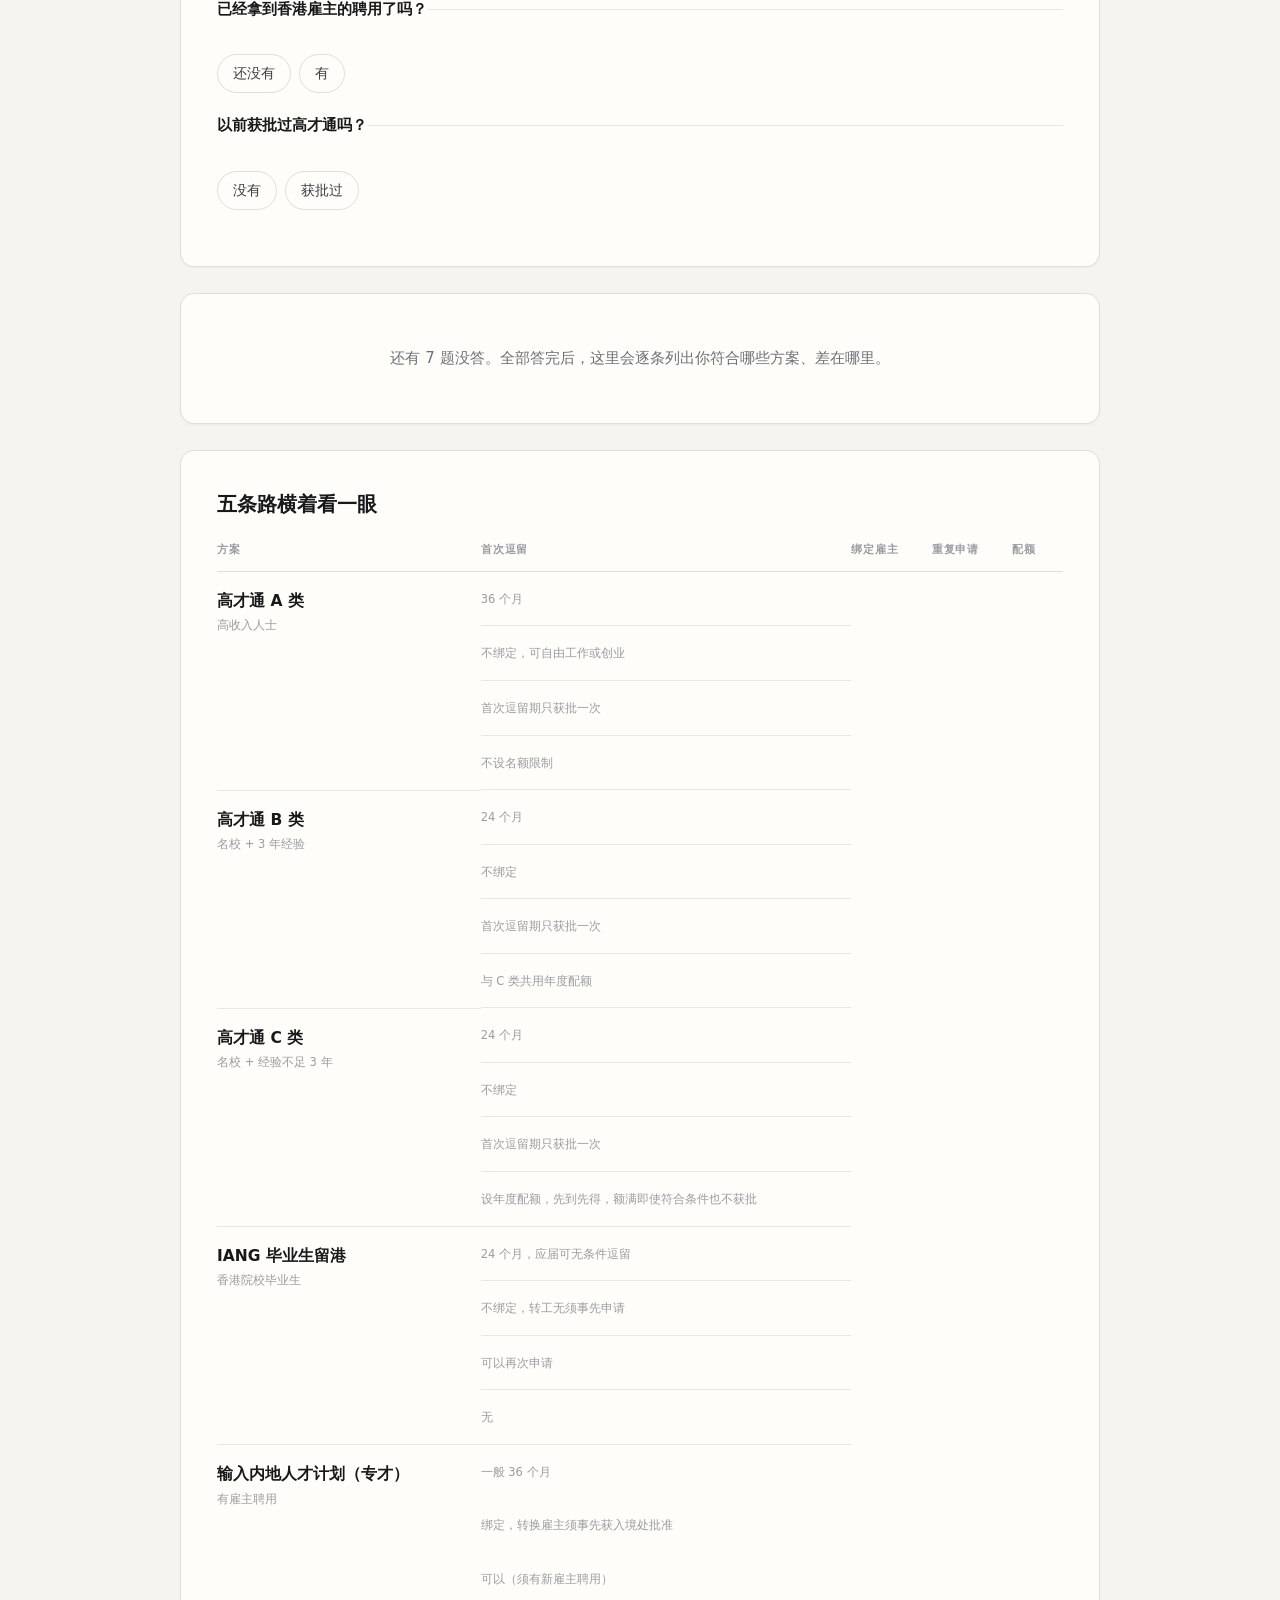
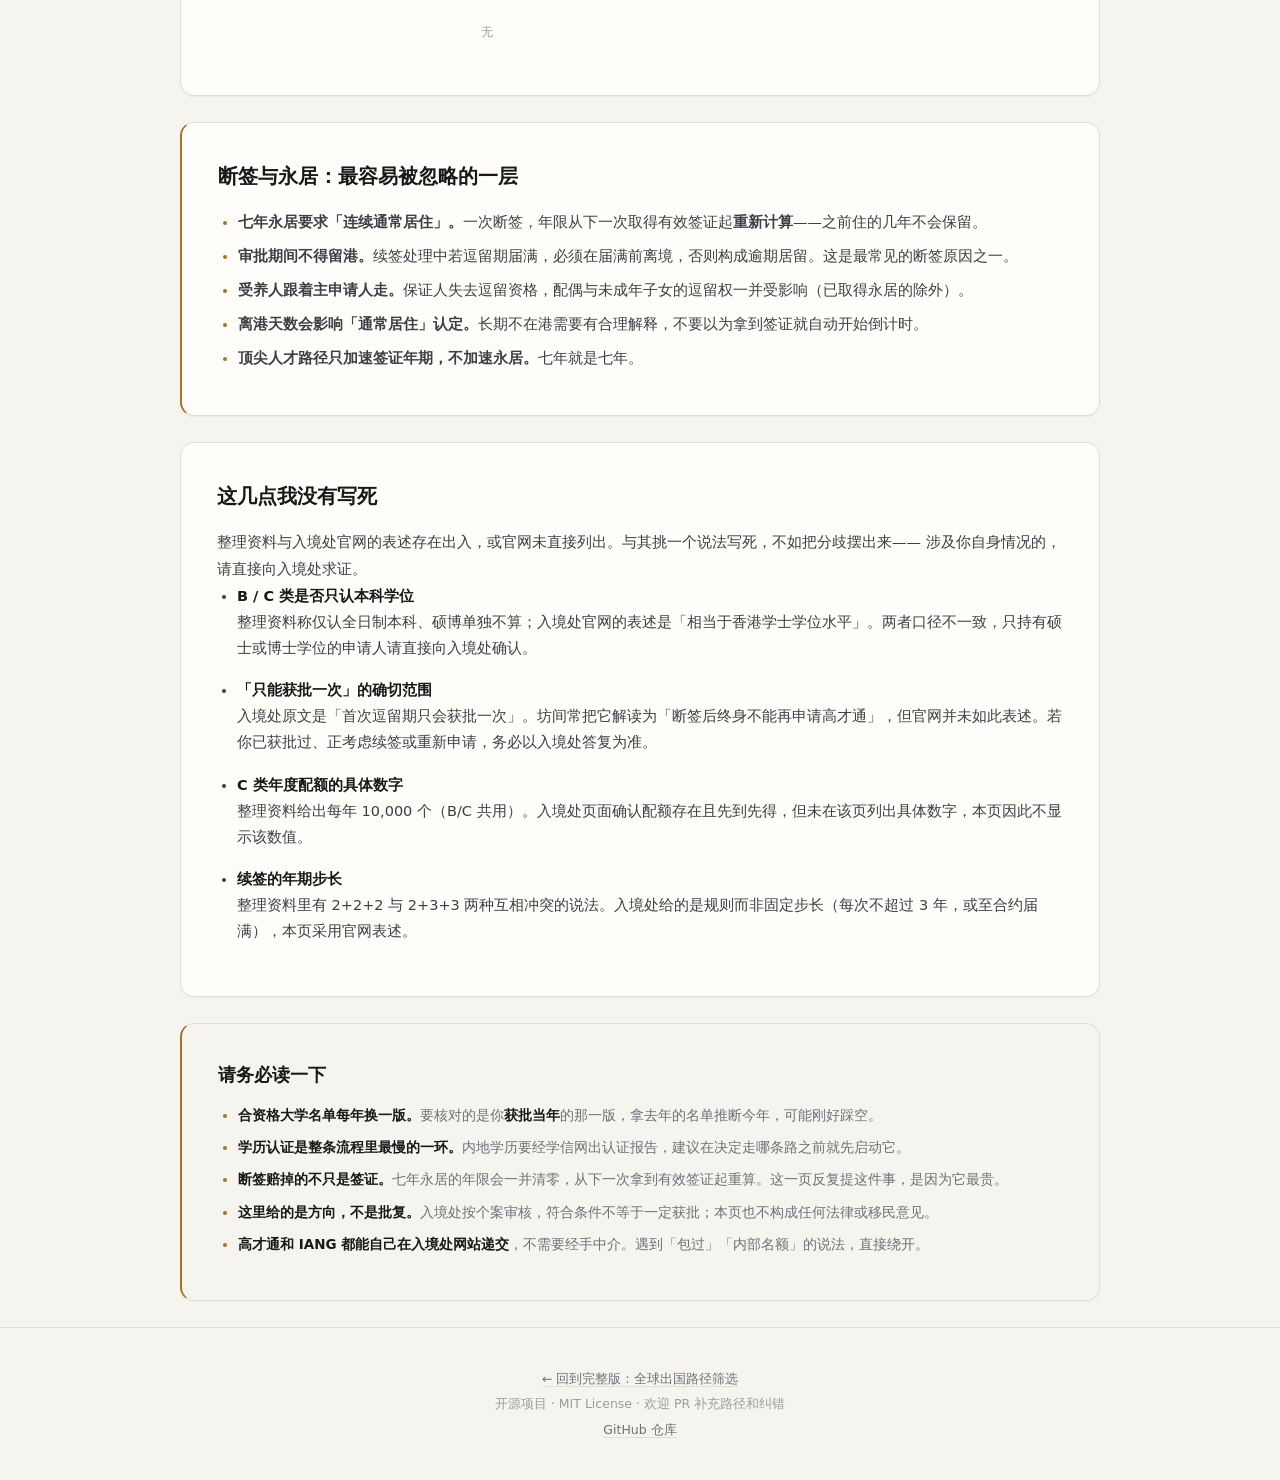
==== commit 9bc0ebb2: "Differentiate copy across pages instead of reusing one template" ====
--- a/hk.html
+++ b/hk.html
@@ -16,7 +16,7 @@
       答 7 道题，逐条比对 <b id="schemeCount">0</b> 条路径，
       告诉你符合哪几条、<strong>差在哪里</strong>。
     </p>
-    <p class="privacy">全部计算在你的浏览器里完成 · 不上传、不存储、无后端</p>
+    <p class="privacy">你的答案只留在这个页面 · 不上传、不记录、无后端</p>
   </div>
 </header>
 
@@ -25,22 +25,26 @@
   <section class="panel d-block">
     <h2>为什么做这个</h2>
     <div class="prose">
-      <p>打算去香港工作的人，卡住的第一关往往不是「香港好不好」，而是一个更具体的问题：</p>
-      <blockquote>高才通、IANG、专才——我到底该走哪一条？</blockquote>
       <p>
-        这几条路的资料都不难找，难的是搞清楚它们的分界线到底在哪。
-        高才通自己就分 A、B、C 三类，条件差得很远：A 类完全不看学历、只看收入；
-        B 类和 C 类的唯一区别是「过去五年有没有满三年工作经验」，
-        但 C 类要抢年度配额，B 类不用。
+        高才通、IANG、专才，申请条件都白纸黑字写在入境处官网上，查起来并不费劲。
+        真正难的是另外两件事。
       </p>
       <p>
-        更容易被忽略的是那些<strong>不写在申请条件里、却决定成败的差别</strong>：
-        专才绑定雇主，换工作要事先报批；IANG 可以重复申请，高才通不行；
-        而所有这些路径的七年永居时钟，都会因为一次断签而清零重算。
+        <strong>一是分界线到底划在哪。</strong>
+        光高才通自己就分三类：A 类完全不看学历，只看你申请前十二个月赚了多少；
+        B 类和 C 类的唯一区别，是过去五年有没有攒满三年工作经验——
+        就这一条，把人分进了两个待遇完全不同的通道。
+        C 类得抢年度配额，额满之后条件再符合也不获批；B 类不用抢，还多一条六年续期的顶尖人才路径。
       </p>
       <p>
-        这一页就是来解决这一步的：把你的学历来源、工作年限、收入档位、有没有雇主代入进去，
-        逐条比对五条路径，输出你符合哪几条、差在哪里，以及每条路各自的隐藏代价。
+        <strong>二是那些不写在「申请条件」里、却真正决定成败的代价。</strong>
+        专才绑雇主，换工作得先报批；IANG 可以重复申请，高才通不行；
+        而不管走哪条，七年永居的时钟都会因为一次断签清零重算——
+        包括「续签审批期间人还留在香港」这种最容易犯、也最冤的错。
+      </p>
+      <p>
+        下面七道题问的就是决定这些分界的四件事：学历在哪拿的、有没有满三年经验、收入到哪一档、有没有雇主。
+        答完会逐条告诉你符合哪几条、差在哪里，以及每条路各自要付的隐藏代价。
       </p>
     </div>
   </section>
@@ -83,10 +87,11 @@
   <section class="panel disclaimer">
     <h2>请务必读一下</h2>
     <ul>
-      <li><b>这是初筛工具，不是法律意见。</b>结果只说明「值得去查哪几条路」，不代表你一定能申请成功。</li>
-      <li><b>名单与门槛年年调整。</b>合资格大学名单按年度更新，配额与收入门槛也会变，<b>一切以入境处公布为准</b>。</li>
-      <li><b>警惕中介。</b>高才通与 IANG 都可以自己在网上递交。声称「包过」「内部名额」的一律高度警惕。</li>
-      <li><b>学历认证要趁早。</b>内地学历需经学信网出具认证报告，这一步耗时最久，建议最先启动。</li>
+      <li><b>合资格大学名单每年换一版。</b>要核对的是你<b>获批当年</b>的那一版，拿去年的名单推断今年，可能刚好踩空。</li>
+      <li><b>学历认证是整条流程里最慢的一环。</b>内地学历要经学信网出认证报告，建议在决定走哪条路之前就先启动它。</li>
+      <li><b>断签赔掉的不只是签证。</b>七年永居的年限会一并清零，从下一次拿到有效签证起重算。这一页反复提这件事，是因为它最贵。</li>
+      <li><b>这里给的是方向，不是批复。</b>入境处按个案审核，符合条件不等于一定获批；本页也不构成任何法律或移民意见。</li>
+      <li><b>高才通和 IANG 都能自己在入境处网站递交</b>，不需要经手中介。遇到「包过」「内部名额」的说法，直接绕开。</li>
     </ul>
   </section>
 
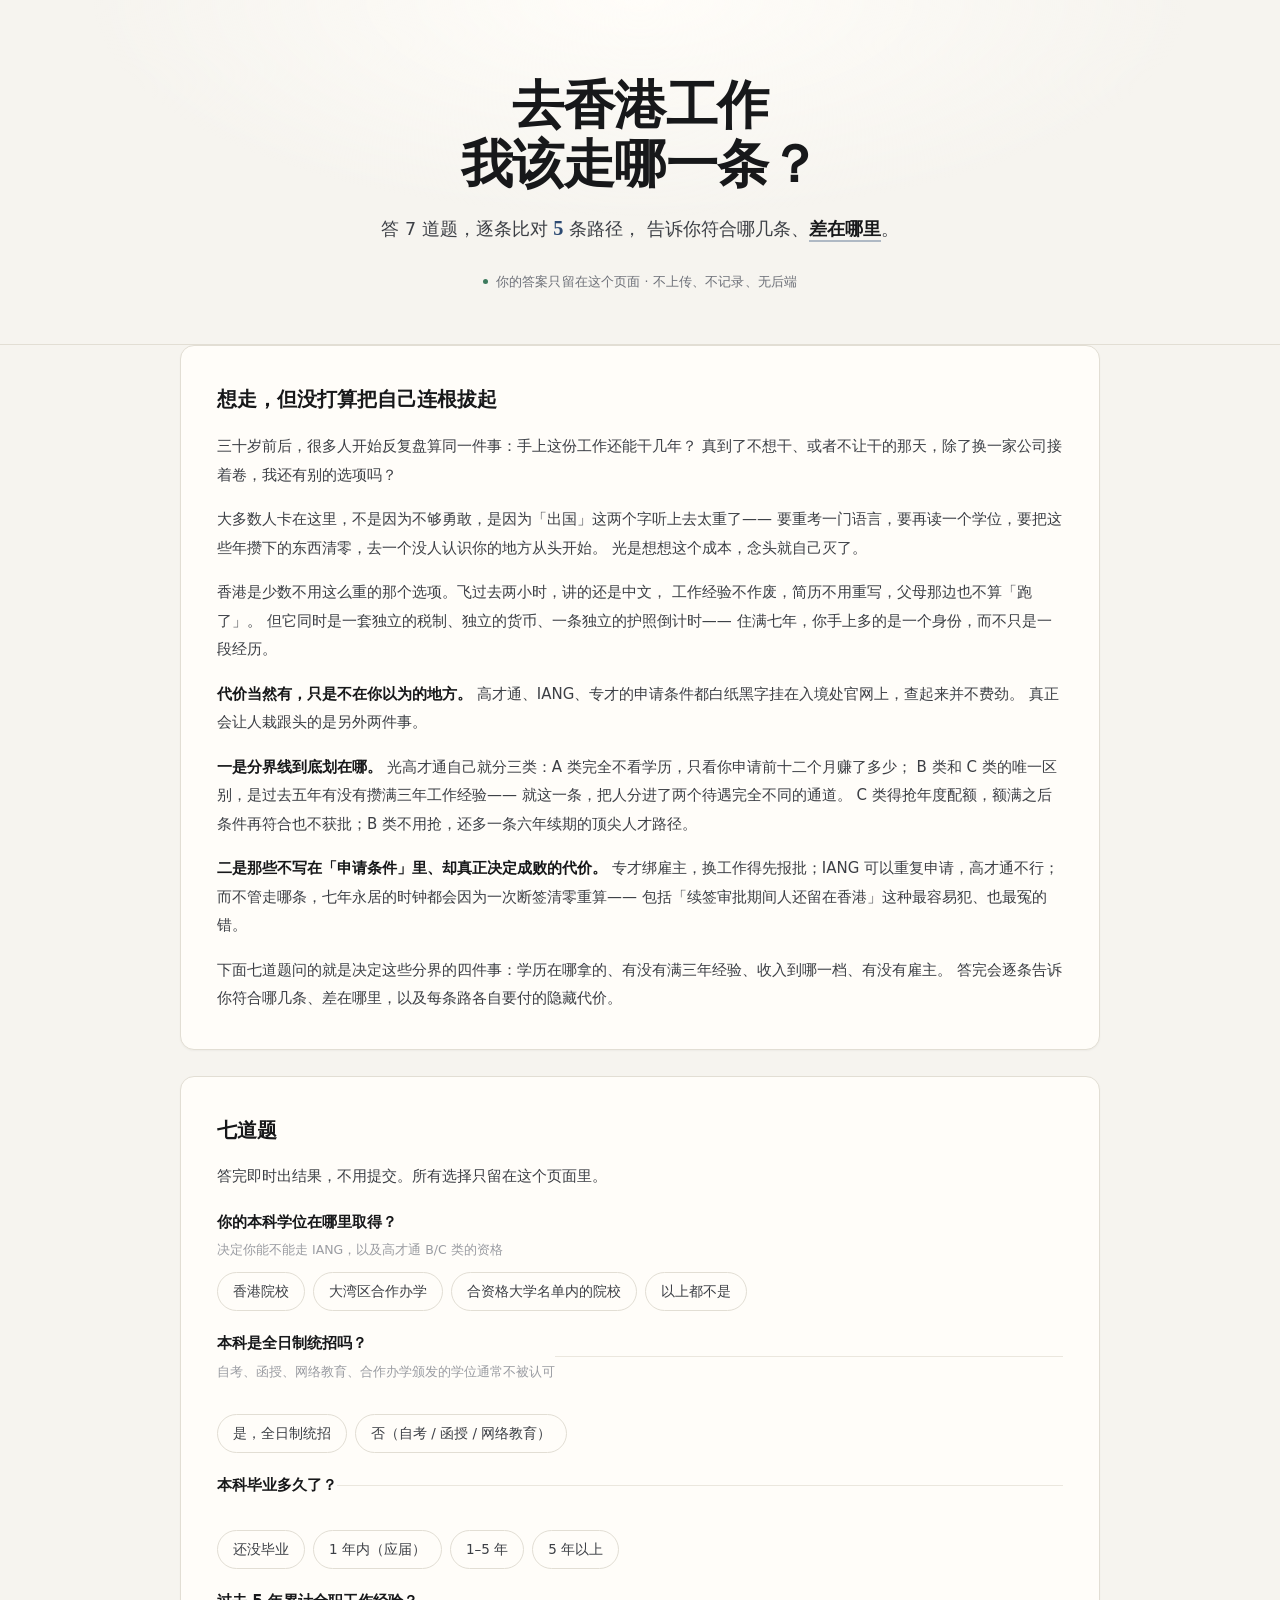
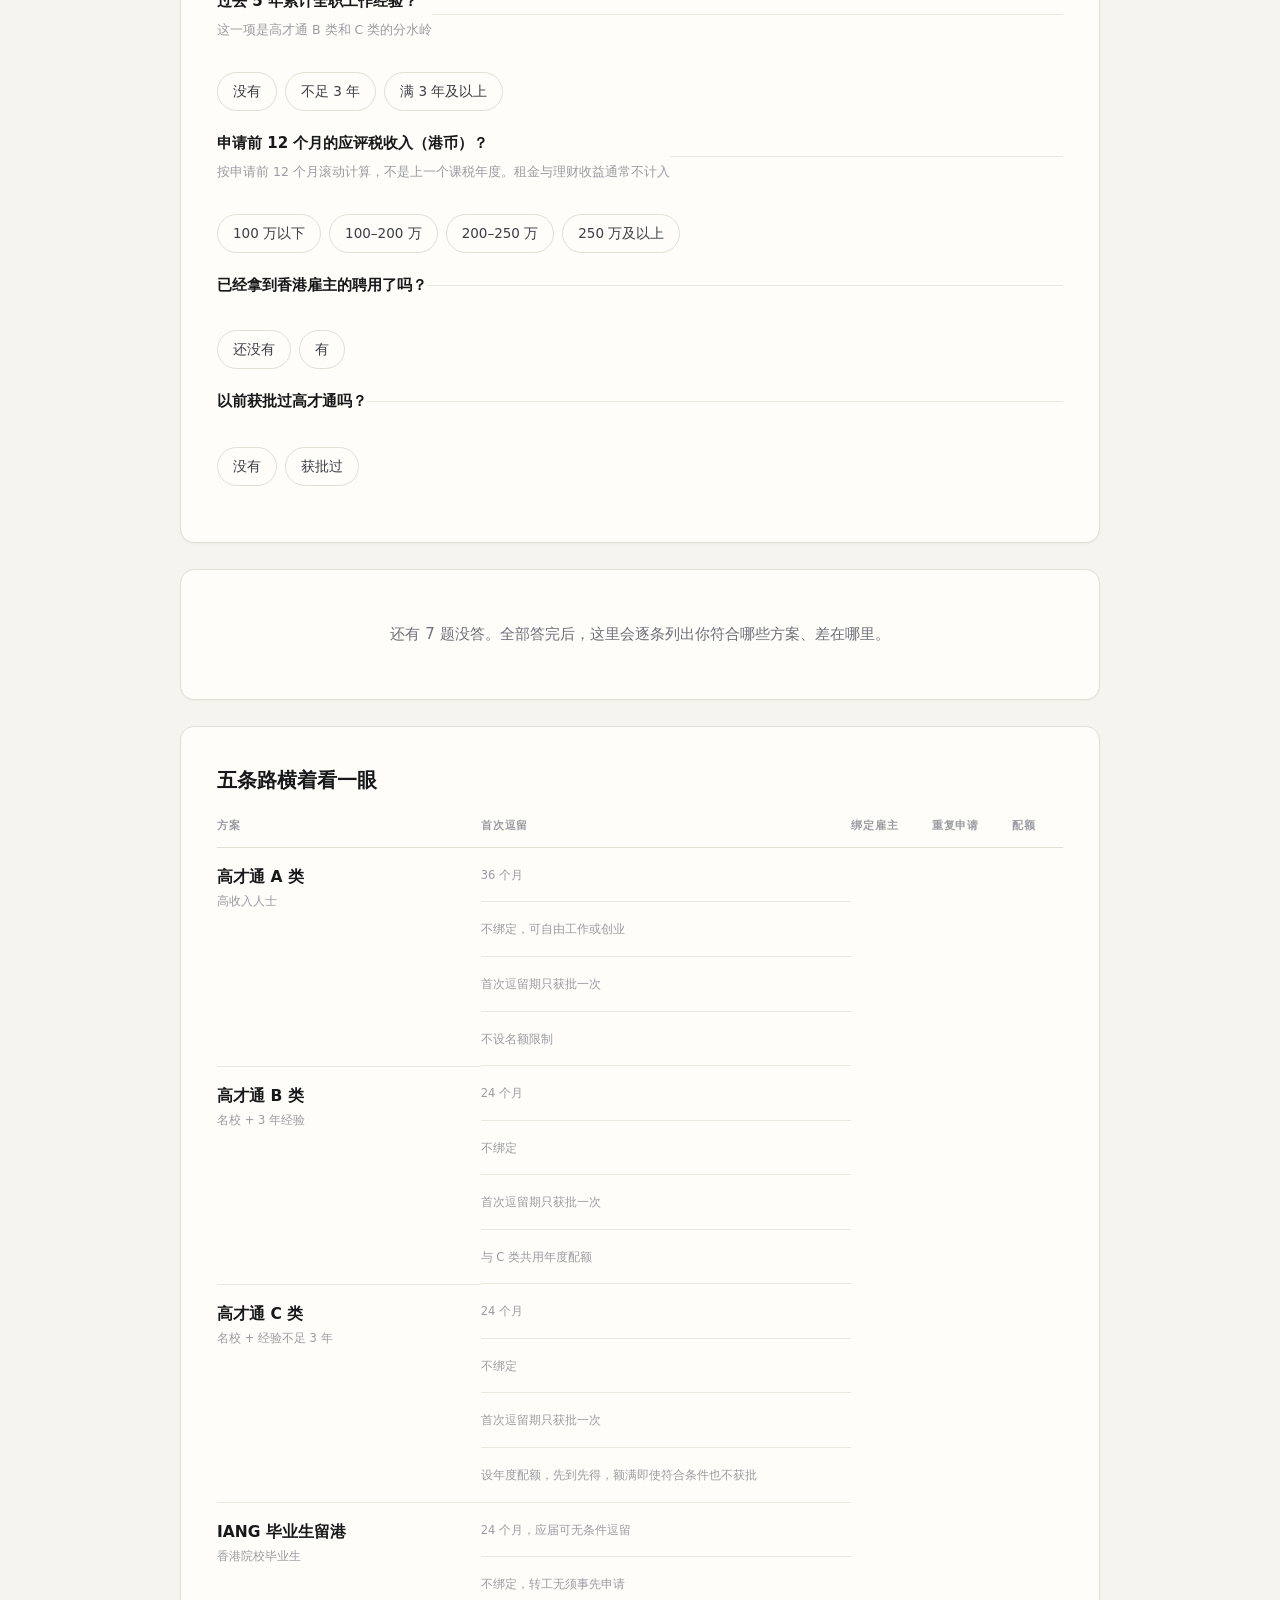
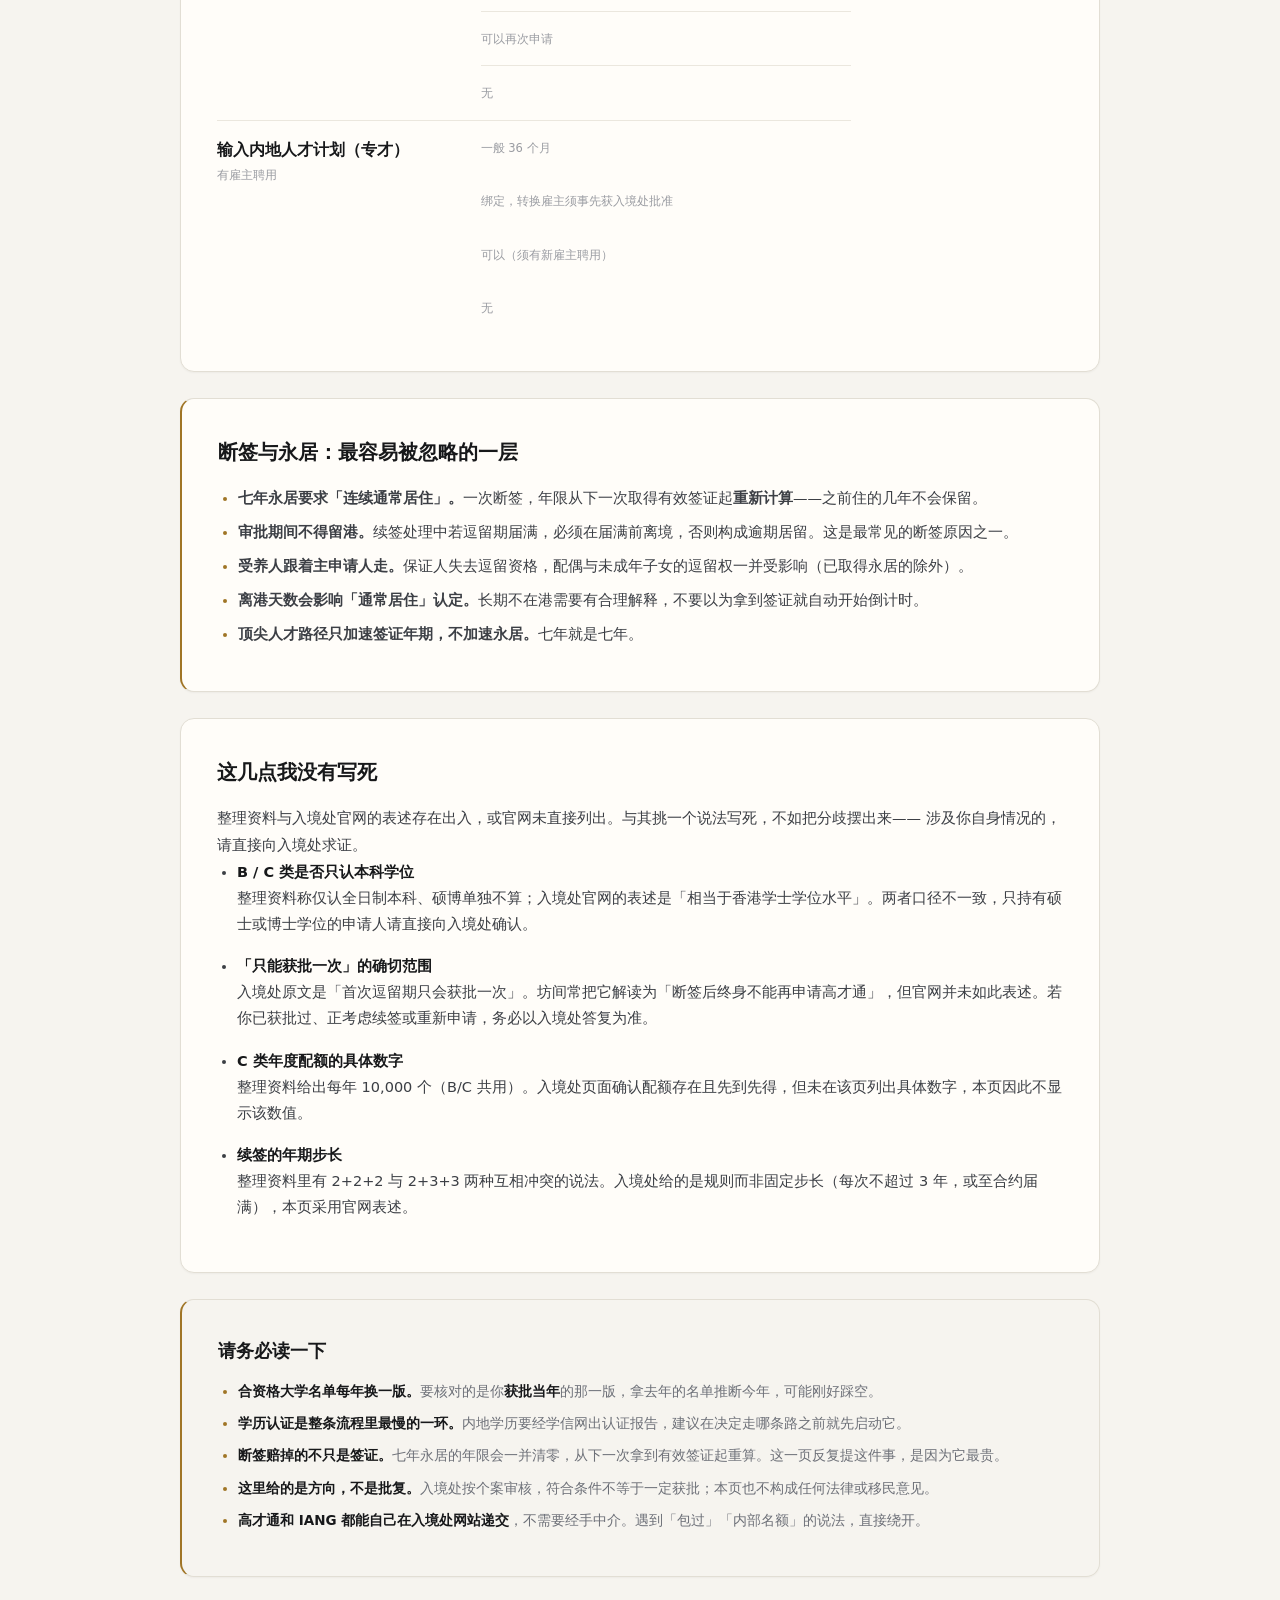
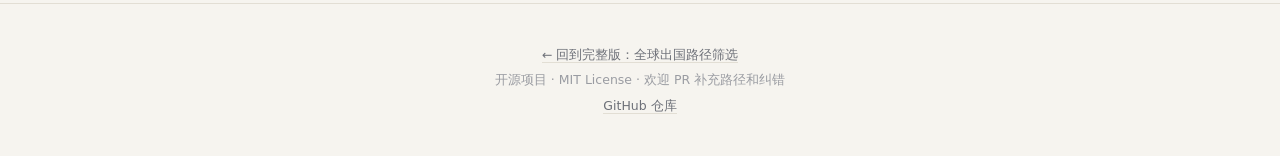
==== commit b21a1cd5: "Rewrite page openings with topic-specific hooks" ====
--- a/hk.html
+++ b/hk.html
@@ -23,11 +23,27 @@
 <main class="wrap">
 
   <section class="panel d-block">
-    <h2>为什么做这个</h2>
+    <h2>想走，但没打算把自己连根拔起</h2>
     <div class="prose">
       <p>
-        高才通、IANG、专才，申请条件都白纸黑字写在入境处官网上，查起来并不费劲。
-        真正难的是另外两件事。
+        三十岁前后，很多人开始反复盘算同一件事：手上这份工作还能干几年？
+        真到了不想干、或者不让干的那天，除了换一家公司接着卷，我还有别的选项吗？
+      </p>
+      <p>
+        大多数人卡在这里，不是因为不够勇敢，是因为「出国」这两个字听上去太重了——
+        要重考一门语言，要再读一个学位，要把这些年攒下的东西清零，去一个没人认识你的地方从头开始。
+        光是想想这个成本，念头就自己灭了。
+      </p>
+      <p>
+        香港是少数不用这么重的那个选项。飞过去两小时，讲的还是中文，
+        工作经验不作废，简历不用重写，父母那边也不算「跑了」。
+        但它同时是一套独立的税制、独立的货币、一条独立的护照倒计时——
+        住满七年，你手上多的是一个身份，而不只是一段经历。
+      </p>
+      <p>
+        <strong>代价当然有，只是不在你以为的地方。</strong>
+        高才通、IANG、专才的申请条件都白纸黑字挂在入境处官网上，查起来并不费劲。
+        真正会让人栽跟头的是另外两件事。
       </p>
       <p>
         <strong>一是分界线到底划在哪。</strong>
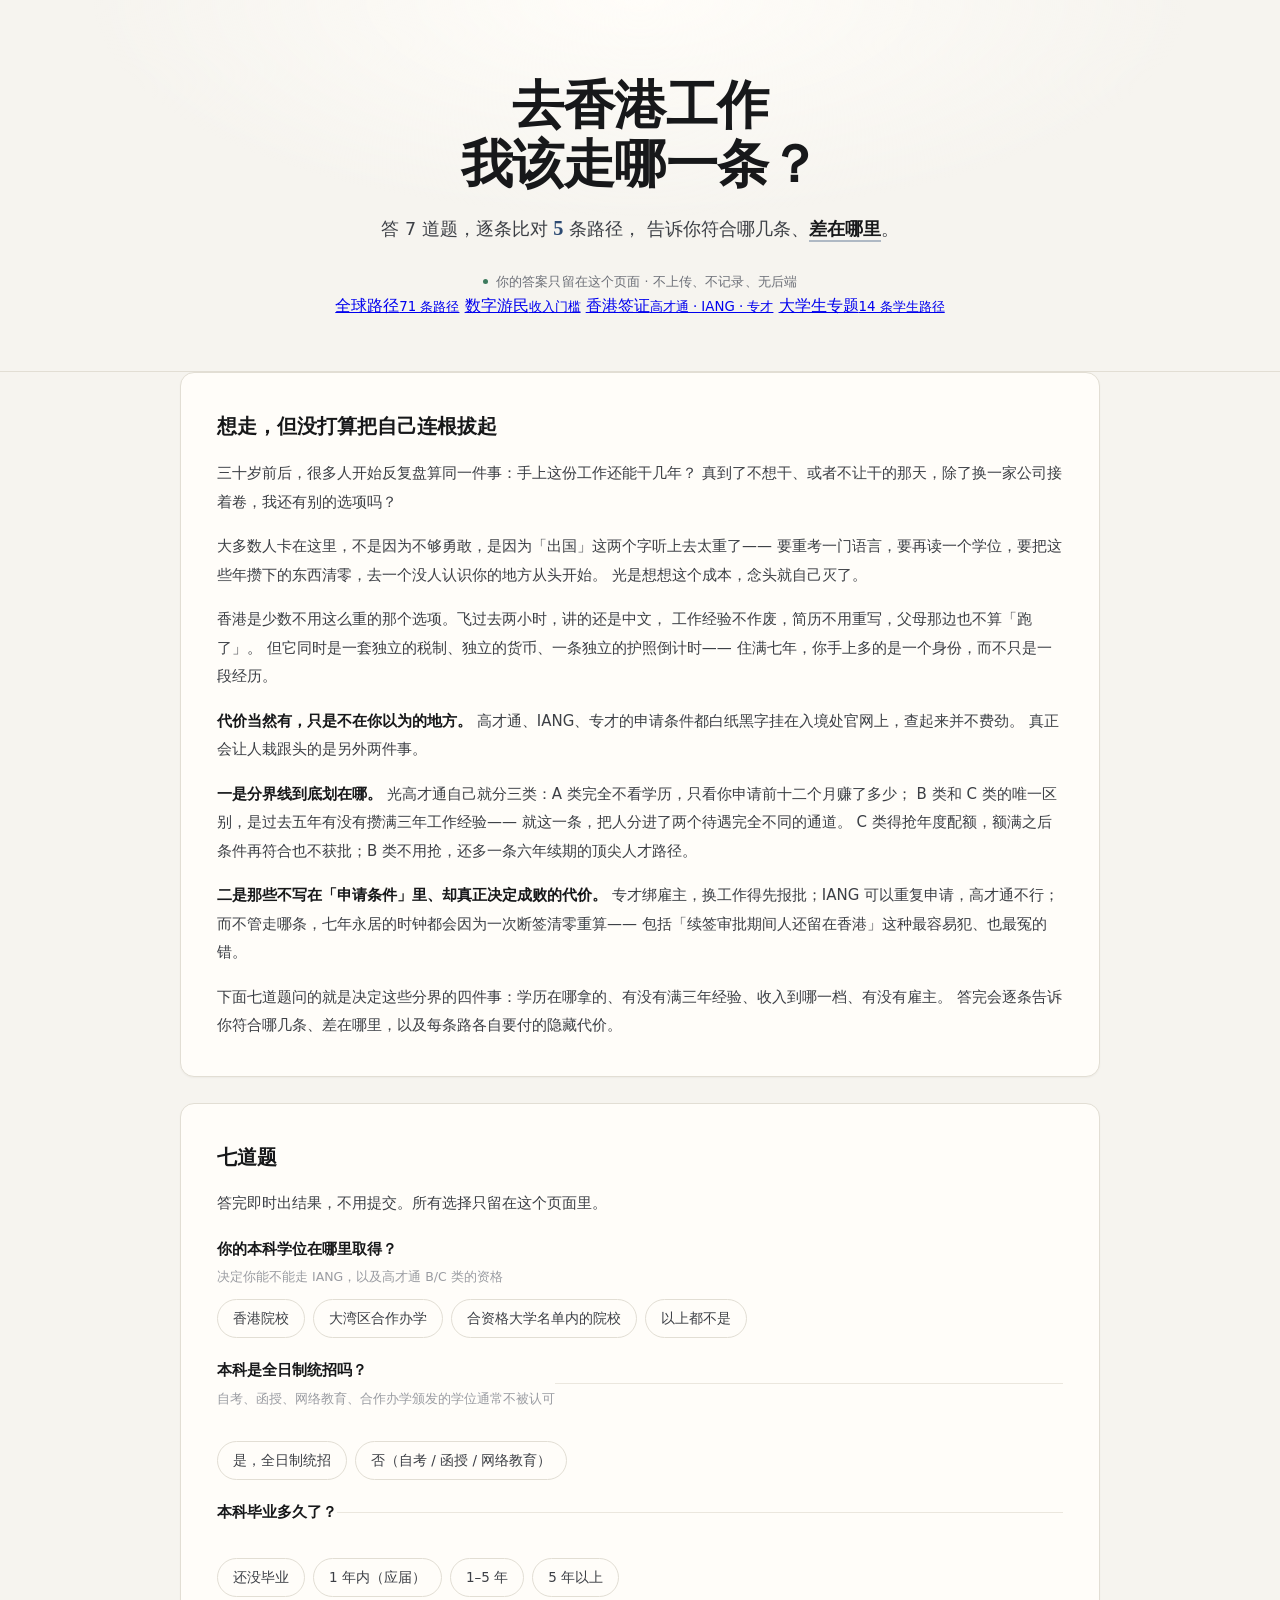
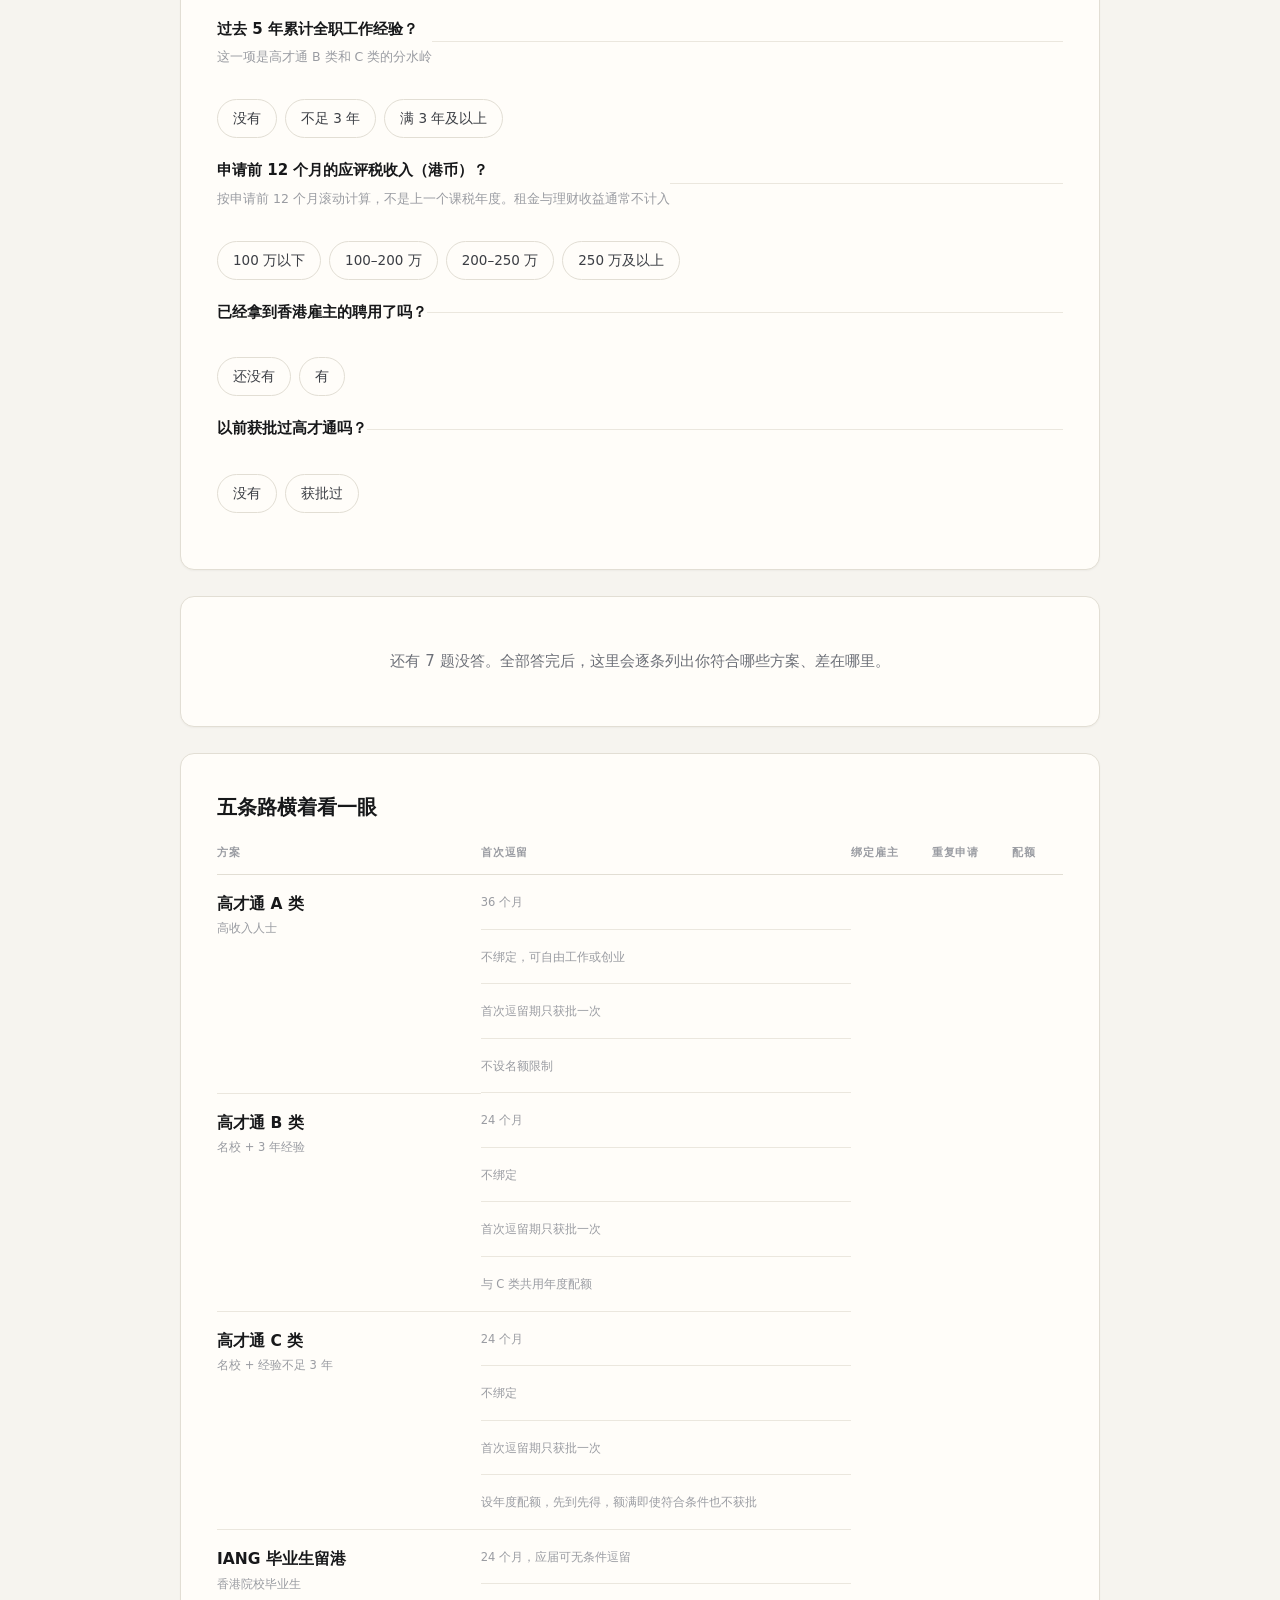
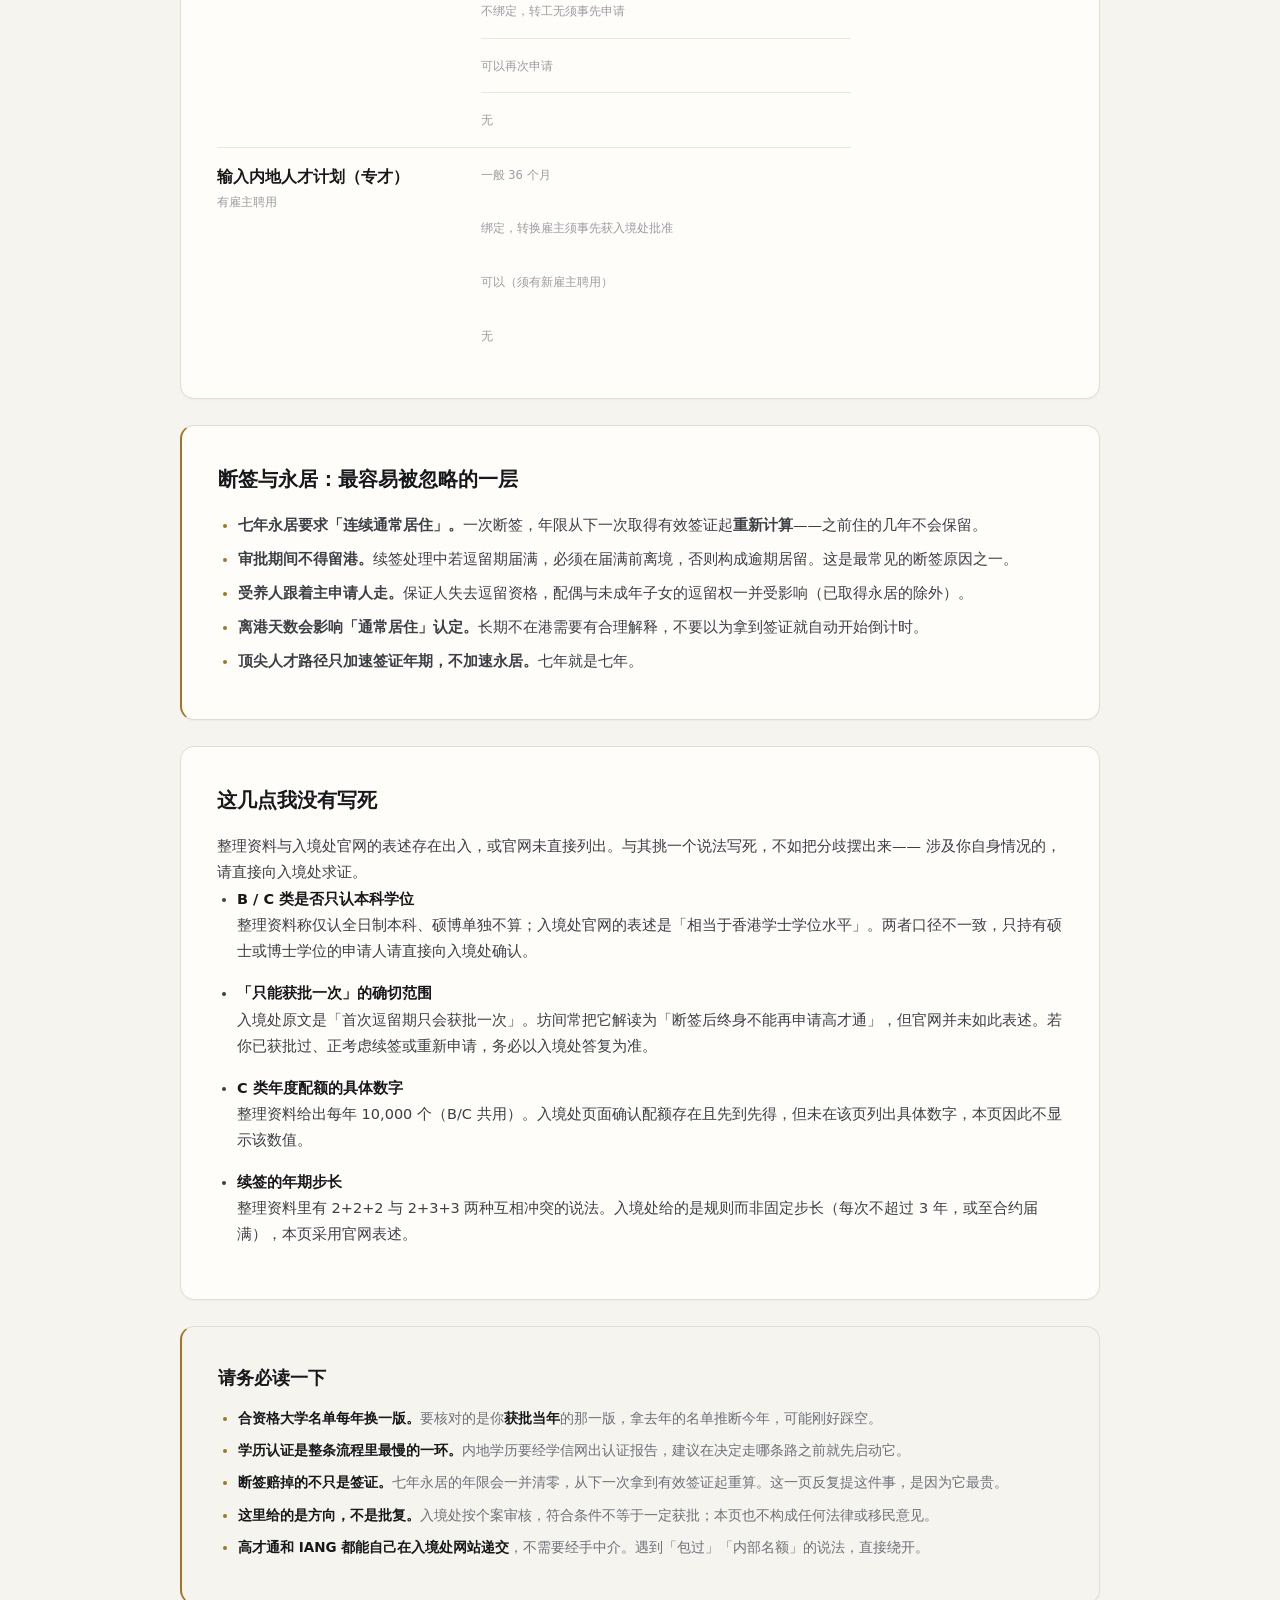
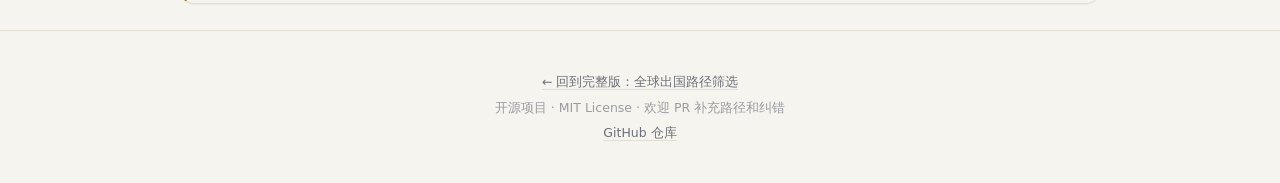
==== commit 89172ca7: "Polish cross-page navigation for mobile and desktop" ====
--- a/hk.html
+++ b/hk.html
@@ -17,6 +17,12 @@
       告诉你符合哪几条、<strong>差在哪里</strong>。
     </p>
     <p class="privacy">你的答案只留在这个页面 · 不上传、不记录、无后端</p>
+    <nav class="hero-alt" aria-label="快速前往专题">
+      <a href="index.html"><span>全球路径</span><small>71 条路径</small></a>
+      <a href="nomad.html"><span>数字游民</span><small>收入门槛</small></a>
+      <a class="current" href="hk.html" aria-current="page"><span>香港签证</span><small>高才通 · IANG · 专才</small></a>
+      <a href="student.html"><span>大学生专题</span><small>14 条学生路径</small></a>
+    </nav>
   </div>
 </header>
 
--- a/css/style.css
+++ b/css/style.css
@@ -962,8 +962,122 @@
 .pr-tag.no { color: var(--muted); background: var(--bg-tint); }
 
 /* ============================================================
-   响应式与无障碍
-   ============================================================ */
+   大学生专题
+   ============================================================
+
+.student-hero { background: radial-gradient(820px 340px at 50% 0%, var(--accent-wash), transparent 72%), var(--bg); }
+.student-kicker, .eyebrow {
+  display: block; margin: 0 0 var(--s3); font-size: 11px; font-weight: 650;
+  letter-spacing: .12em; text-transform: uppercase; color: var(--accent);
+}
+.student-kicker { margin-bottom: var(--s4); }
+.student-intro-grid { display: grid; grid-template-columns: minmax(190px, .7fr) minmax(0, 1.5fr); gap: var(--s8); align-items: start; }
+.student-intro-grid h2, .section-head h2 { margin: 0; font-family: var(--serif); font-size: 27px; font-weight: 600; letter-spacing: -.01em; }
+.section-head { display: flex; justify-content: space-between; align-items: baseline; gap: var(--s4); margin-bottom: var(--s5); }
+.section-head h2 { font-size: 25px; }
+.section-note { font-size: 12px; color: var(--faint); }
+.student-form-panel { padding-bottom: var(--s8); }
+.student-quiz { margin-top: var(--s5); }
+.student-q { border-top: 1px solid var(--hair); margin: 0; padding: var(--s6) 0 0; }
+.student-q:first-child { border-top: 0; padding-top: 0; }
+.student-q + .student-q { margin-top: var(--s5); }
+.student-q legend { display: flex; align-items: baseline; gap: var(--s3); flex-wrap: wrap; width: 100%; font-size: 16px; font-weight: 600; letter-spacing: 0; text-transform: none; color: var(--ink); }
+.student-q legend em { flex-basis: 100%; margin: 0 0 0 32px; font-style: normal; font-size: 12px; letter-spacing: 0; text-transform: none; color: var(--faint); }
+.q-index { flex: none; font-family: var(--serif); font-size: 13px; font-weight: 600; color: var(--accent); opacity: .62; }
+.student-q .chips { margin-top: var(--s4); }
+.student-chip span { background: var(--bg); }
+.student-number { width: 180px !important; margin-top: var(--s4); }
+.student-empty { display: flex; justify-content: space-between; align-items: baseline; gap: var(--s4); font-size: 15px; color: var(--muted); }
+.student-empty span { font-size: 12px; color: var(--faint); }
+.student-result-head { display: flex; justify-content: space-between; align-items: baseline; margin-bottom: var(--s6); gap: var(--s4); }
+.student-result-head h2 { margin: 0; font-family: var(--serif); font-size: 28px; font-weight: 600; }
+.student-next { margin-top: var(--s6); padding-top: var(--s5); border-top: 1px solid var(--hair); }
+.student-next h3 { margin: 0 0 var(--s3); font-size: 12px; letter-spacing: .08em; text-transform: uppercase; color: var(--muted); }
+.student-next ul { margin: 0; padding-left: var(--s5); color: var(--ink-soft); }
+.student-next li { margin-bottom: var(--s2); font-size: 14px; }
+.student-results-list { display: grid; gap: var(--s5); margin-bottom: var(--s8); }
+.student-card { position: relative; padding: var(--s7); background: var(--panel); border: 1px solid var(--line); border-radius: var(--r-lg); box-shadow: var(--shadow-sm); animation: rise .4s cubic-bezier(.22,.8,.3,1) backwards; }
+.student-card::before { content: ''; position: absolute; top: 0; left: var(--s7); right: var(--s7); height: 2px; background: var(--muted); border-radius: 0 0 2px 2px; }
+.student-card.ok::before { background: var(--ok); } .student-card.near::before { background: var(--near); } .student-card.far::before { background: var(--far); }
+.student-card.no { opacity: .65; } .student-card.no:hover { opacity: 1; }
+.student-card-top { display: flex; justify-content: space-between; align-items: flex-start; gap: var(--s4); flex-wrap: wrap; }
+.student-name { display: flex; align-items: center; gap: var(--s4); }
+.student-flag { font-size: 27px; line-height: 1; }
+.student-country { display: block; margin-bottom: var(--s1); font-size: 11px; color: var(--faint); letter-spacing: .04em; }
+.student-card h3 { margin: 0; font-family: var(--serif); font-size: 21px; font-weight: 600; }
+.student-status { padding: 4px 12px; border-radius: 999px; font-size: 12px; font-weight: 600; }
+.student-status.ok { color: var(--ok); background: var(--ok-wash); } .student-status.near { color: var(--near); background: var(--near-wash); } .student-status.far { color: var(--far); background: var(--far-wash); } .student-status.no { color: var(--muted); background: var(--bg-tint); }
+.student-tags { display: flex; flex-wrap: wrap; gap: var(--s2); margin: var(--s5) 0; }
+.student-tags span { padding: 3px 9px; border: 1px solid var(--hair); border-radius: 999px; font-size: 11px; color: var(--muted); }
+.student-platform-warning { margin: var(--s5) 0; padding: var(--s3) var(--s4); color: var(--near); background: var(--near-wash); border-left: 2px solid var(--near); border-radius: var(--r-sm); font-size: 13px; }
+.student-summary-text { margin: 0; font-size: 14px; line-height: 1.8; color: var(--ink-soft); }
+.student-summary-text strong, .student-card .gaps strong { color: var(--ink); font-weight: 600; }
+.student-facts { display: grid; grid-template-columns: repeat(3, 1fr); gap: var(--s5); margin: var(--s6) 0 0; padding: var(--s5) 0; border-top: 1px solid var(--hair); border-bottom: 1px solid var(--hair); }
+.student-facts dt { font-size: 10.5px; font-weight: 600; letter-spacing: .08em; text-transform: uppercase; color: var(--faint); }
+.student-facts dd { margin: var(--s2) 0 0; font-size: 13px; line-height: 1.6; color: var(--ink-soft); }
+.student-gaps { margin-top: var(--s5); }
+.student-card-links { display: flex; gap: var(--s5); flex-wrap: wrap; margin-top: var(--s5); }
+.student-card-links a { color: var(--accent); font-size: 13.5px; text-decoration: none; border-bottom: 1px solid color-mix(in srgb, var(--accent) 30%, transparent); }
+.student-card-links a:hover { border-bottom-color: var(--accent); }
+.student-card-links a + a { color: var(--muted); border-bottom-color: var(--line); }
+.student-meta { display: block; margin-top: var(--s4); font-size: 11px; color: var(--faint); }
+.student-cmp .sub2 { max-width: 220px; }
+.student-c-flag { margin-right: var(--s2); }
+.student-method { background: var(--accent-wash); border-color: color-mix(in srgb, var(--accent) 15%, var(--line)); }
+.student-detail-page .detail-head { background: linear-gradient(180deg, var(--accent-wash), var(--bg)); }
+.student-detail-facts { margin: var(--s6) 0 0; padding-bottom: 0; border-bottom: 0; }
+.student-detail-block { margin-bottom: var(--s6); }
+.student-nature { margin: 0 0 var(--s3); color: var(--accent); font-size: 13px; letter-spacing: .06em; text-transform: uppercase; }
+.student-branches { margin-top: var(--s6); }
+.student-branch { padding: var(--s5); background: var(--bg-tint); border-radius: var(--r-md); }
+.student-branch + .student-branch { margin-top: var(--s3); }
+.student-branch h3 { margin: 0 0 var(--s3); font-family: var(--serif); font-size: 17px; font-weight: 600; }
+.student-branch .d-list { margin: 0; }
+.student-kind { display: inline-grid; place-items: center; width: 19px; height: 19px; margin-right: var(--s2); border-radius: 50%; font-size: 10px; font-weight: 700; }
+.student-kind.hard { color: var(--far); background: var(--far-wash); } .student-kind.soft { color: var(--near); background: var(--near-wash); }
+.student-rights { display: grid; grid-template-columns: 140px 1fr; gap: var(--s3) var(--s5); margin-top: var(--s6); padding-top: var(--s5); border-top: 1px solid var(--hair); }
+.student-rights h3 { margin: 0; font-size: 12px; color: var(--muted); } .student-rights p { margin: 0; font-size: 14px; color: var(--ink-soft); }
+.student-link-kind { display: inline-block; min-width: 38px; margin-right: var(--s3); font-size: 11px; color: var(--faint); }
+.student-detail-links a { font-size: 14px; }
+.student-faq { border-top: 1px solid var(--hair); padding: var(--s4) 0; }
+.student-faq:last-child { border-bottom: 1px solid var(--hair); }
+.student-faq summary { cursor: pointer; font-size: 14px; font-weight: 600; color: var(--ink-soft); }
+.student-faq p { margin: var(--s3) 0 0; font-size: 14px; color: var(--muted); }
+
+@media (max-width: 620px) {
+  .student-intro-grid { grid-template-columns: 1fr; gap: var(--s4); }
+  .section-head { display: block; } .section-note { display: block; margin-top: var(--s2); }
+  .student-facts { grid-template-columns: 1fr; gap: var(--s3); }
+  .student-facts dd { margin-top: 0; }
+  .student-empty { display: block; } .student-empty span { display: block; margin-top: var(--s2); }
+  .student-rights { grid-template-columns: 1fr; gap: var(--s2); }
+  .student-q legend em { margin-left: 0; }
+  .student-number { width: 100% !important; }
+}
+
+
+.student-guide-intro { margin: var(--s4) 0 0; padding-top: var(--s4); border-top: 1px solid var(--hair); font-size: 14px; color: var(--ink-soft); }
+.student-age-callout { display: flex; align-items: baseline; justify-content: space-between; gap: var(--s4); margin-bottom: var(--s5); padding: var(--s4) var(--s5); background: var(--accent-wash); border-radius: var(--r-md); }
+.student-age-callout span { font-size: 12px; color: var(--muted); }
+.student-age-callout strong { font-family: var(--serif); font-size: 19px; font-weight: 600; color: var(--accent-ink); }
+.student-special-grid { display: grid; grid-template-columns: repeat(2, minmax(0, 1fr)); gap: var(--s3); }
+.student-special { display: flex; gap: var(--s3); align-items: flex-start; padding: var(--s4); background: var(--bg-tint); border-radius: var(--r-md); }
+.student-special > span { flex: none; font-family: var(--serif); font-size: 13px; color: var(--accent); opacity: .7; }
+.student-special p { margin: 0; font-size: 13.5px; line-height: 1.65; color: var(--ink-soft); }
+.student-checklist { margin-top: var(--s5); padding-top: var(--s5); border-top: 1px solid var(--hair); }
+.student-checklist label { display: flex; align-items: flex-start; gap: var(--s3); padding: var(--s3) 0; cursor: pointer; }
+.student-checklist input { flex: none; width: 16px; height: 16px; margin-top: 3px; }
+.student-checklist label > span { display: flex; gap: var(--s3); align-items: baseline; font-size: 14px; color: var(--ink-soft); }
+.student-checklist label > span b { flex: none; font-family: var(--serif); font-weight: 600; color: var(--accent); opacity: .65; }
+.student-checklist input:checked + span { color: var(--muted); text-decoration: line-through; text-decoration-color: var(--line); }
+.student-checklist input:checked + span b { text-decoration: none; }
+
+@media (max-width: 620px) {
+  .student-special-grid { grid-template-columns: 1fr; }
+  .student-age-callout { display: block; }
+  .student-age-callout strong { display: block; margin-top: var(--s1); }
+}
+
 
 @media (max-width: 620px) {
   .wrap { padding: 0 var(--s4); }
@@ -986,14 +1100,61 @@
   .card:hover, .primary:active { transform: none; }
 }
 
-.hero-alt { display: flex; gap: var(--s5); justify-content: center; flex-wrap: wrap; margin: var(--s4) 0 0; font-size: 13.5px; }
+.hero-alt {
+  display: flex;
+  gap: 0;
+  justify-content: center;
+  flex-wrap: wrap;
+  width: fit-content;
+  max-width: 100%;
+  margin: var(--s5) auto 0;
+  border: 1px solid var(--line);
+  border-radius: 999px;
+  overflow: hidden;
+  background: color-mix(in srgb, var(--panel) 80%, transparent);
+  box-shadow: var(--shadow-sm);
+}
 .hero-alt a {
-  color: var(--accent);
+  display: inline-flex;
+  align-items: baseline;
+  gap: var(--s2);
+  padding: 9px 15px;
+  color: var(--muted);
   text-decoration: none;
-  border-bottom: 1px solid color-mix(in srgb, var(--accent) 30%, transparent);
-  padding-bottom: 1px;
-}
-.hero-alt a:hover { border-bottom-color: var(--accent); }
+  border: 0;
+  border-right: 1px solid var(--line);
+  font-size: 12.5px;
+  white-space: nowrap;
+  transition: background .16s, color .16s;
+}
+.hero-alt a:last-child { border-right: 0; }
+.hero-alt a:hover { color: var(--accent); background: var(--accent-wash); }
+.hero-alt a.current { color: var(--accent); background: var(--accent-wash); font-weight: 600; }
+.hero-alt a small { font-size: 10.5px; font-weight: 400; color: var(--faint); }
+.hero-alt a.current small { color: var(--accent); opacity: .72; }
+
+@media (max-width: 620px) {
+  .hero-alt {
+    display: grid;
+    grid-template-columns: repeat(2, minmax(0, 1fr));
+    width: 100%;
+    border-radius: var(--r-md);
+  }
+  .hero-alt a {
+    justify-content: center;
+    flex-direction: column;
+    align-items: center;
+    gap: 0;
+    padding: 9px 5px;
+    font-size: 12px;
+    line-height: 1.35;
+    border-right: 1px solid var(--line);
+    border-bottom: 1px solid var(--line);
+  }
+  .hero-alt a:nth-child(2n) { border-right: 0; }
+  .hero-alt a:nth-last-child(-n + 2) { border-bottom: 0; }
+  .hero-alt a small { font-size: 9.5px; }
+}
 
 /* ============================================================
    香港专题页
@@ -1071,3 +1232,49 @@
 
 .hk-uncertain li { margin-bottom: var(--s4); }
 .hk-uncertain b { color: var(--ink); }
+
+/* ── 学生攻略完整版：阶段进度与逐项材料 ── */
+.student-guide-intro { margin: var(--s4) 0 0; padding: var(--s4) var(--s5); background: var(--accent-wash); border-left: 2px solid var(--accent); font-size: 14px; line-height: 1.8; color: var(--ink-soft); }
+.student-age-callout { display: flex; align-items: baseline; justify-content: space-between; gap: var(--s4); margin-bottom: var(--s5); padding: var(--s4) var(--s5); background: var(--accent-wash); border-radius: var(--r-md); }
+.student-age-callout span { font-size: 12px; color: var(--muted); }
+.student-age-callout strong { font-family: var(--serif); font-size: 19px; font-weight: 600; color: var(--accent-ink); }
+.student-special-grid { display: grid; grid-template-columns: repeat(2, minmax(0, 1fr)); gap: var(--s3); }
+.student-special { display: flex; gap: var(--s3); align-items: flex-start; padding: var(--s4); background: var(--bg-tint); border-radius: var(--r-md); }
+.student-special > span { flex: none; font-family: var(--serif); font-size: 13px; color: var(--accent); opacity: .7; }
+.student-special p { margin: 0; font-size: 13.5px; line-height: 1.65; color: var(--ink-soft); }
+.student-timeline { position: relative; margin-top: var(--s5); }
+.student-timeline::before { content: ''; position: absolute; left: 16px; top: 18px; bottom: 18px; border-left: 1px solid var(--line); }
+.student-timeline-step { position: relative; display: grid; grid-template-columns: 34px 1fr; gap: var(--s4); padding-bottom: var(--s6); }
+.student-timeline-step:last-child { padding-bottom: 0; }
+.student-timeline-mark { position: relative; z-index: 1; width: 34px; height: 34px; display: grid; place-items: center; font-family: var(--serif); font-size: 12px; font-weight: 600; color: var(--accent); background: var(--accent-wash); border: 1px solid color-mix(in srgb, var(--accent) 28%, var(--line)); border-radius: 50%; }
+.student-timeline-title { display: flex; align-items: baseline; justify-content: space-between; gap: var(--s4); border-bottom: 1px solid var(--hair); padding-bottom: var(--s2); }
+.student-timeline-title h3 { margin: 0; font-family: var(--serif); font-size: 17px; font-weight: 600; color: var(--ink); }
+.student-timeline-title span { font-size: 12px; color: var(--muted); white-space: nowrap; }
+.student-timeline-step .d-list { margin: var(--s3) 0 0; font-size: 13.5px; color: var(--ink-soft); }
+.student-progress { margin-top: var(--s5); padding-top: var(--s5); border-top: 1px solid var(--hair); }
+.student-progress-head { display: flex; justify-content: space-between; align-items: baseline; gap: var(--s4); font-size: 13px; color: var(--muted); }
+.student-progress-head strong { color: var(--ink); font-weight: 600; }
+.student-progress-head span { font-size: 12px; }
+.student-progress-head b { color: var(--accent); font-variant-numeric: tabular-nums; }
+.student-progress-track { height: 7px; margin-top: var(--s3); overflow: hidden; background: var(--bg-tint); border-radius: 999px; }
+.student-progress-track span { display: block; height: 100%; width: 0; background: var(--accent); border-radius: inherit; transition: width .25s ease; }
+.student-checklist { margin-top: var(--s4); }
+.student-checklist label { display: flex; align-items: flex-start; gap: var(--s3); padding: var(--s3) var(--s2); border-bottom: 1px solid var(--hair); cursor: pointer; }
+.student-checklist label:last-child { border-bottom: 0; }
+.student-checklist input { flex: none; width: 16px; height: 16px; margin-top: 3px; accent-color: var(--accent); }
+.student-checklist label > span { display: grid; grid-template-columns: 28px 1fr; gap: 0 var(--s2); align-items: baseline; width: 100%; }
+.student-checklist label > span > b { grid-row: span 3; font-family: var(--serif); font-weight: 600; color: var(--accent); opacity: .65; }
+.student-checklist label strong { font-size: 14px; font-weight: 600; color: var(--ink-soft); }
+.student-checklist label small, .student-checklist label em { grid-column: 2; font-style: normal; font-size: 12px; line-height: 1.55; color: var(--muted); }
+.student-checklist label em { color: var(--faint); }
+.student-checklist input:checked + span strong { color: var(--muted); text-decoration: line-through; text-decoration-color: var(--line); }
+
+@media (max-width: 620px) {
+  .student-special-grid { grid-template-columns: 1fr; }
+  .student-age-callout { display: block; }
+  .student-age-callout strong { display: block; margin-top: var(--s1); }
+  .student-timeline-title { display: block; }
+  .student-timeline-title span { display: block; margin-top: var(--s1); }
+  .student-progress-head { display: block; }
+  .student-progress-head span { display: block; margin-top: var(--s1); }
+}
